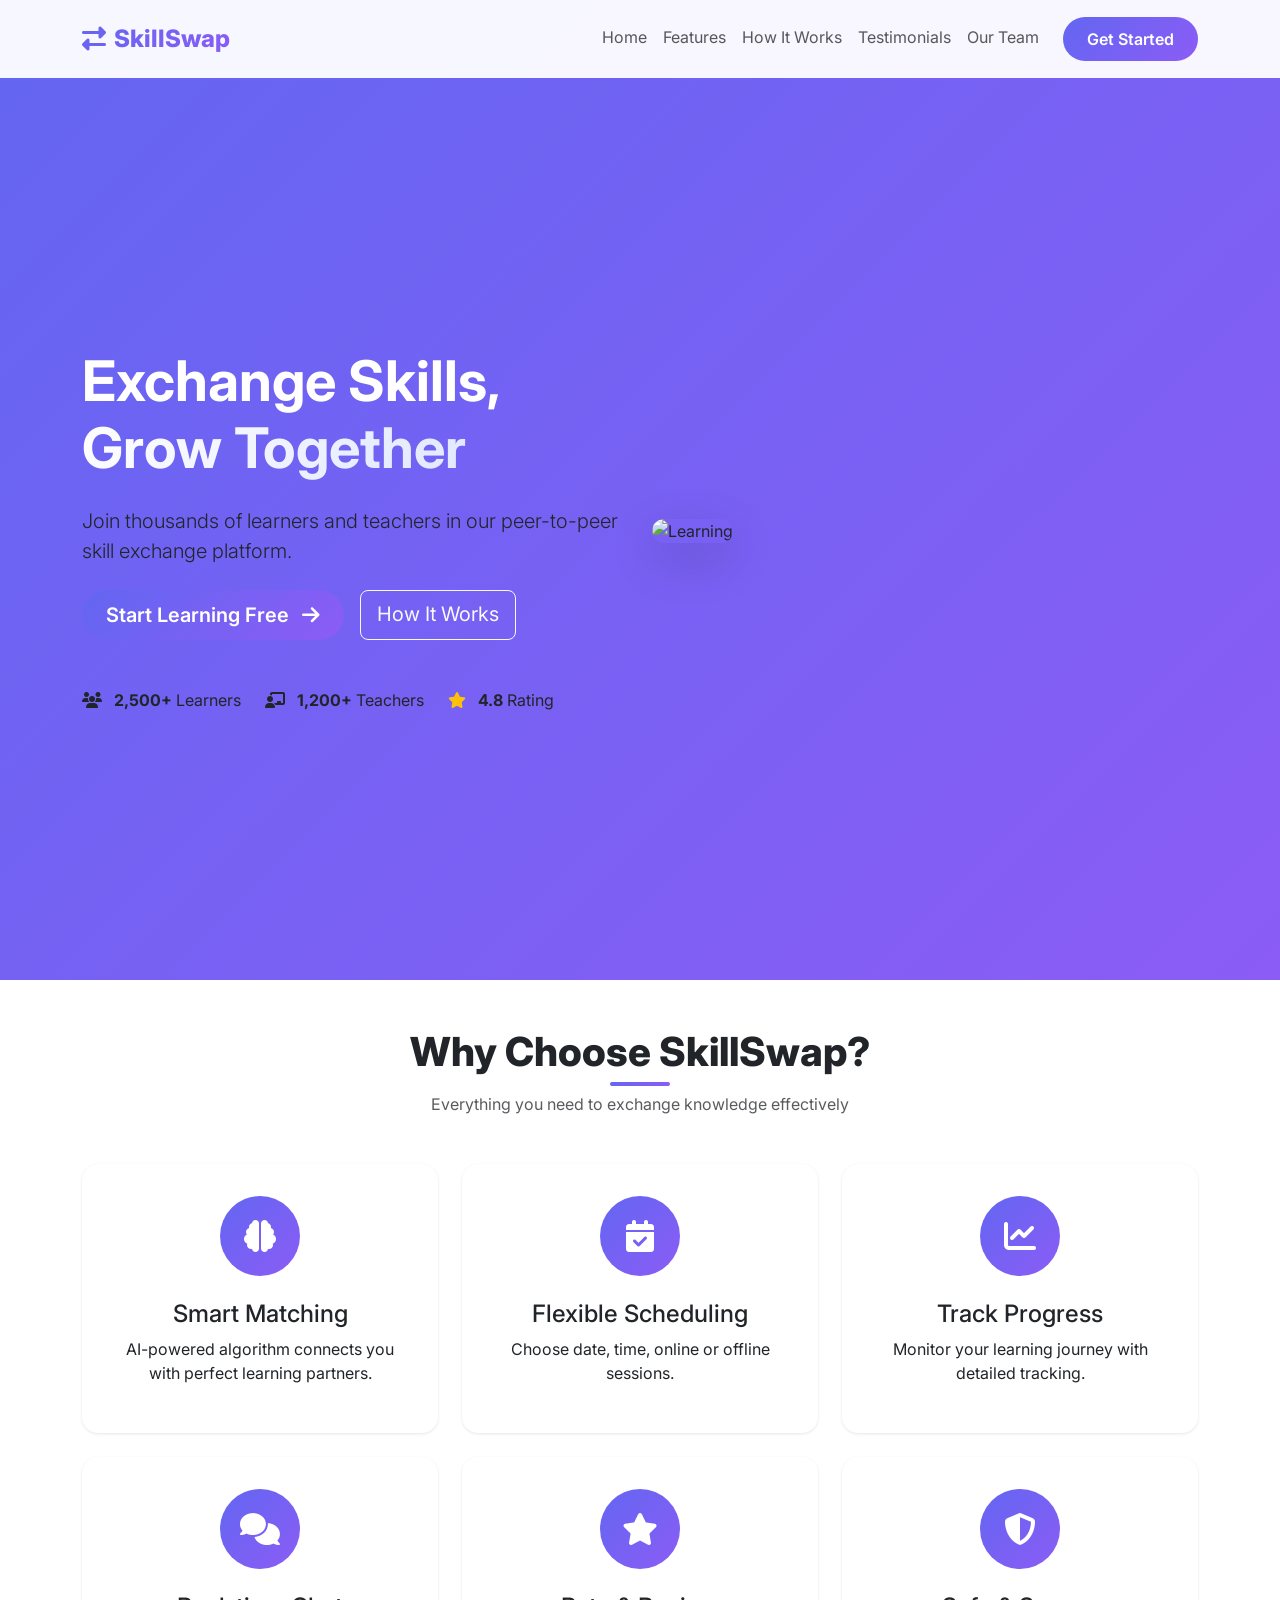
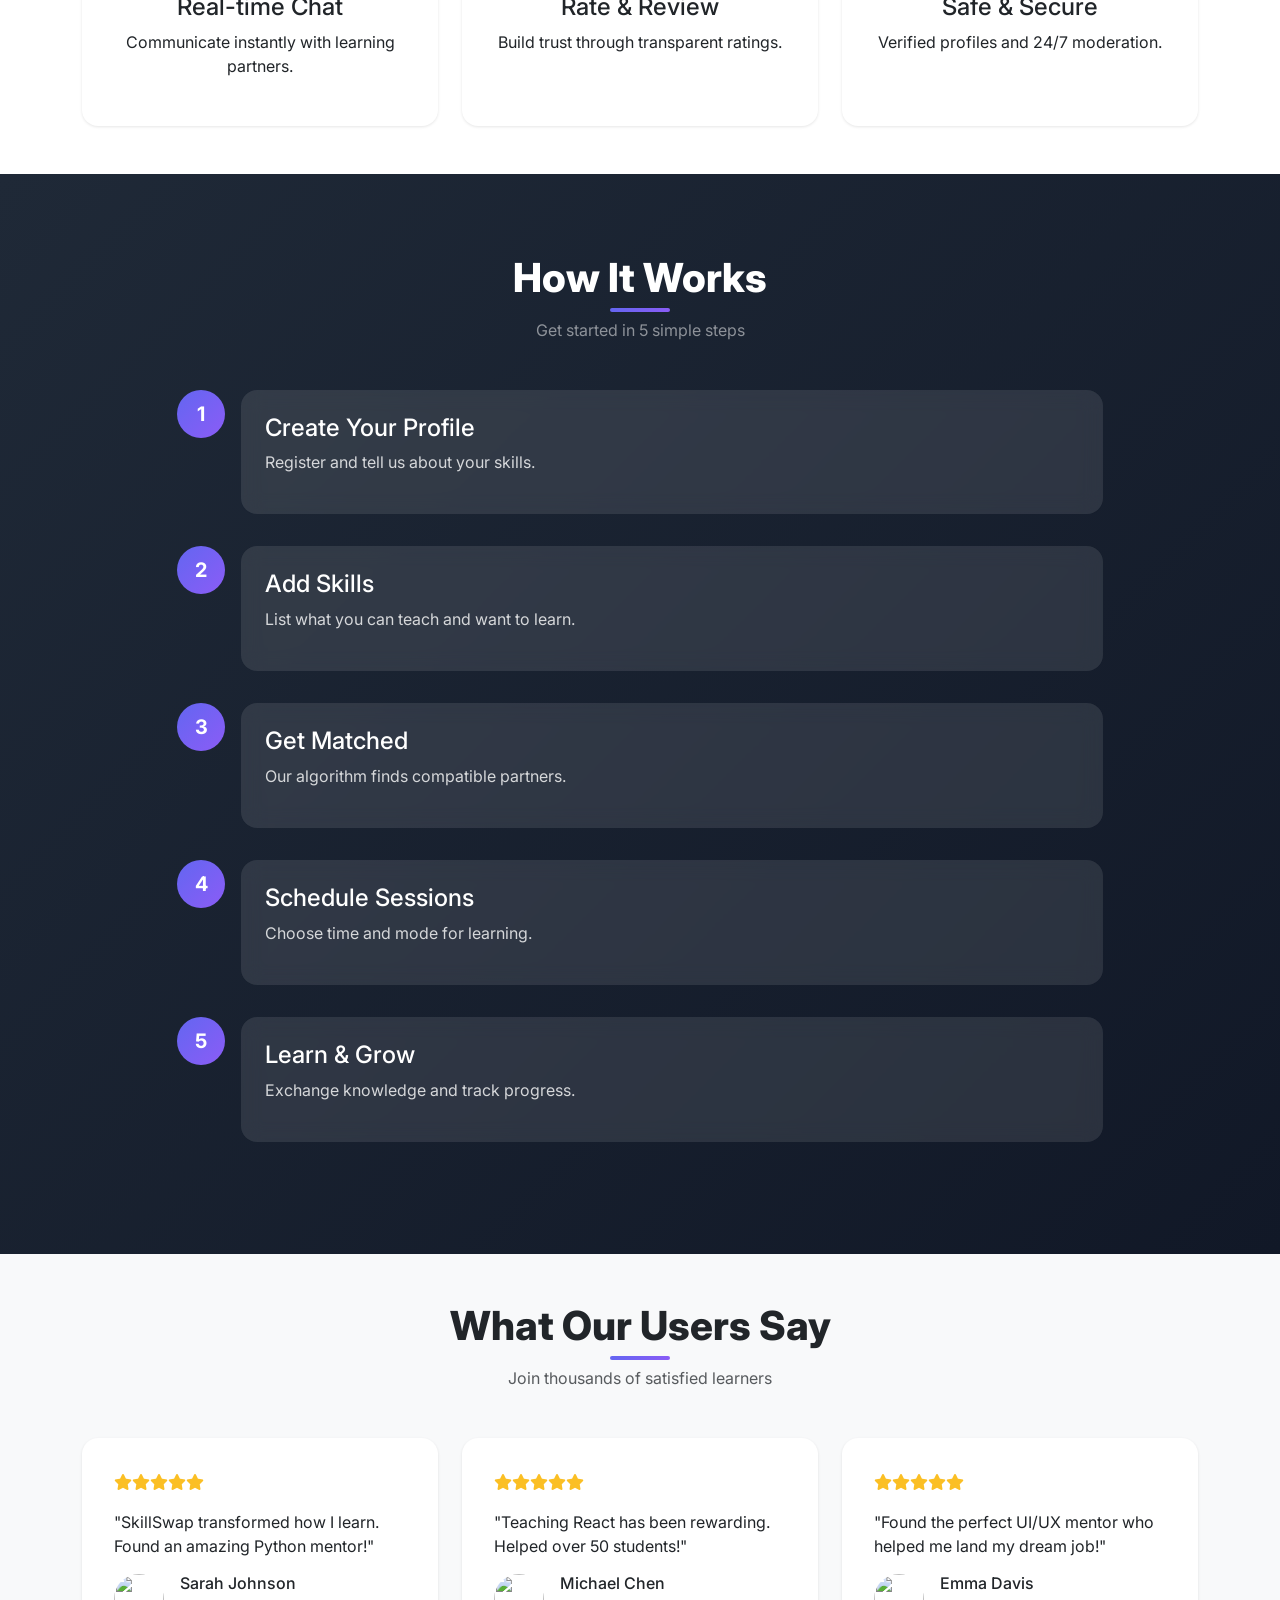
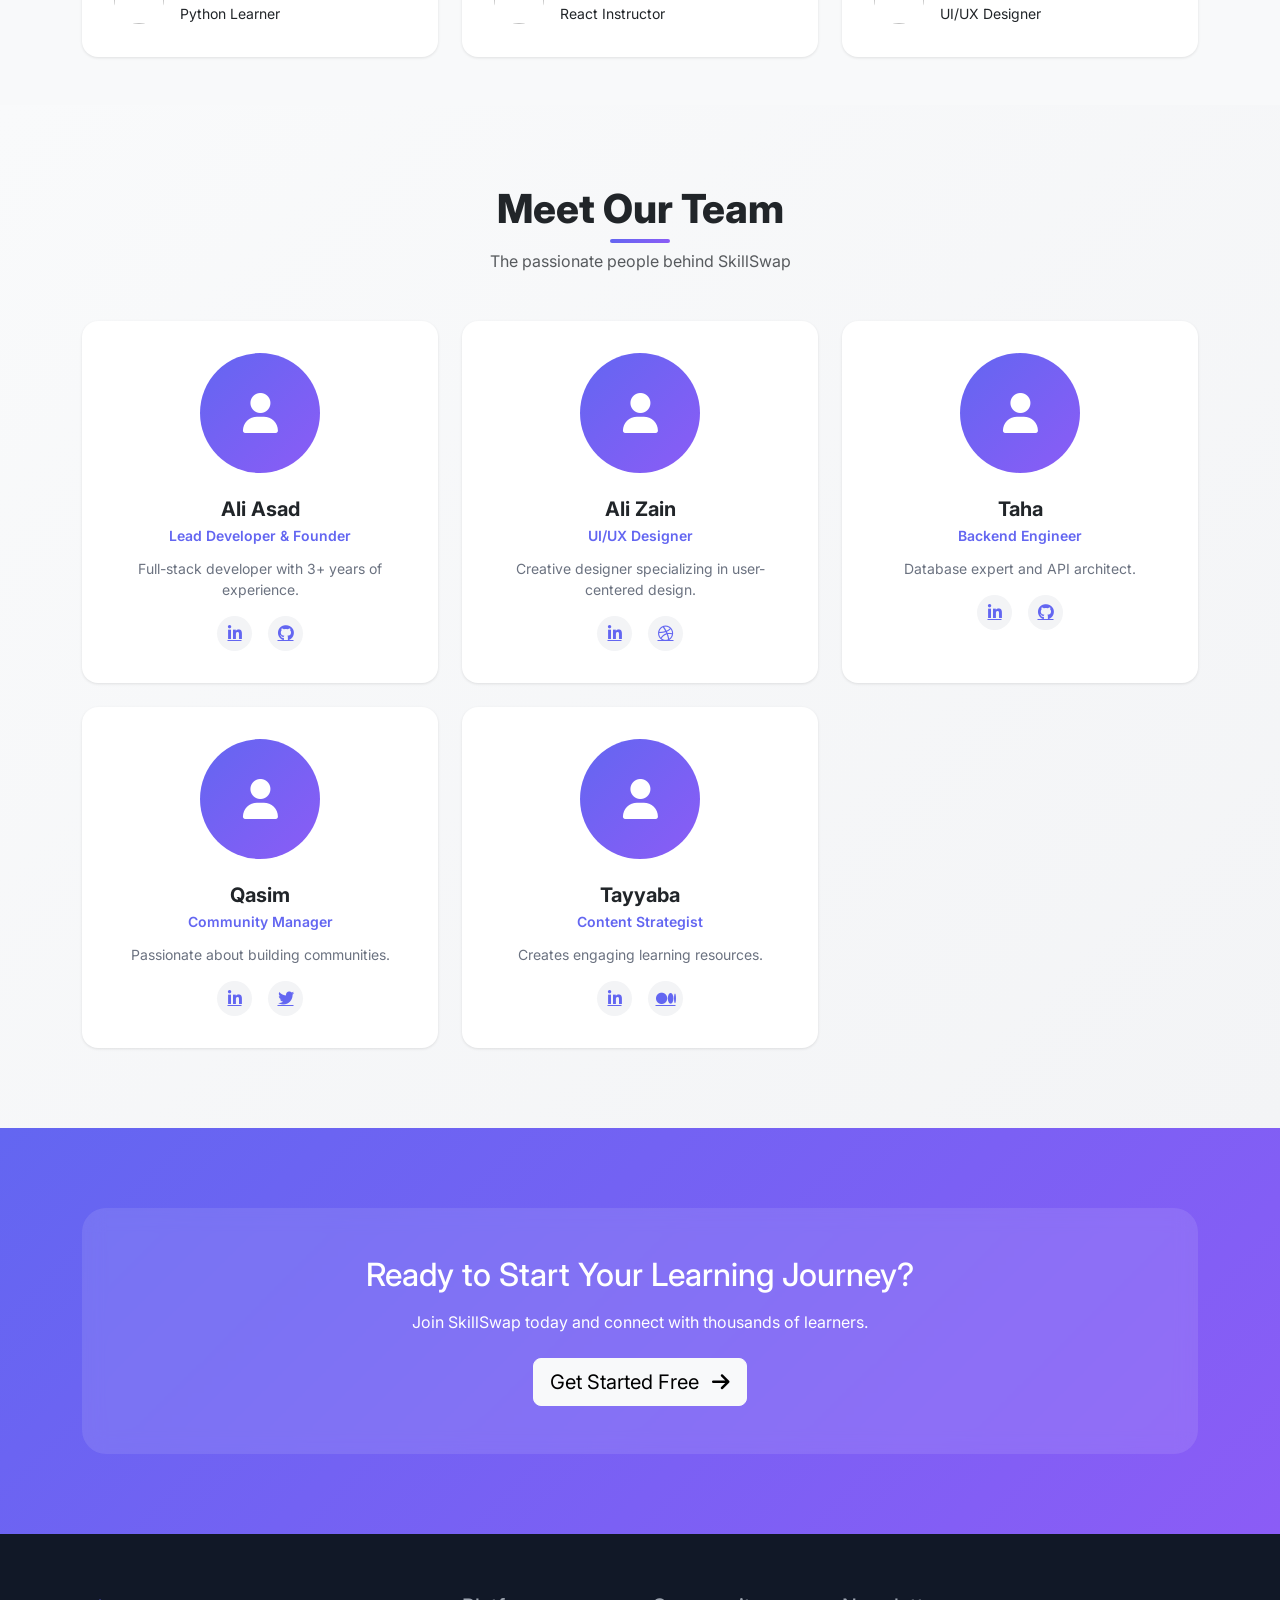
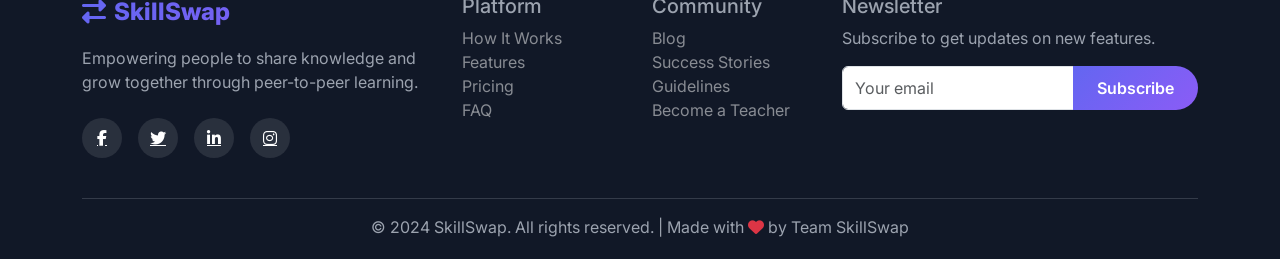
==== index.html @ 6abcb845 "Add files via upload" ====
<!doctype html>
<html lang="en">
  <head>
    <meta charset="UTF-8" />
    <meta name="viewport" content="width=device-width, initial-scale=1.0" />
    <title>SkillSwap - Exchange Skills, Grow Together</title>
    <link
      href="https://cdn.jsdelivr.net/npm/bootstrap@5.3.0/dist/css/bootstrap.min.css"
      rel="stylesheet"
    />
    <link
      rel="stylesheet"
      href="https://cdnjs.cloudflare.com/ajax/libs/font-awesome/6.4.0/css/all.min.css"
    />
    <link
      href="https://fonts.googleapis.com/css2?family=Inter:wght@300;400;500;600;700;800&display=swap"
      rel="stylesheet"
    />
    <style>
      * {
        margin: 0;
        padding: 0;
        box-sizing: border-box;
      }
      body {
        font-family: "Inter", sans-serif;
        overflow-x: hidden;
      }

      :root {
        --primary: #6366f1;
        --gradient: linear-gradient(135deg, #6366f1 0%, #8b5cf6 100%);
        --gradient-dark: linear-gradient(135deg, #1f2937 0%, #111827 100%);
      }

      .navbar {
        padding: 1rem 0;
        background: rgba(255, 255, 255, 0.95);
        backdrop-filter: blur(10px);
        position: fixed;
        width: 100%;
        top: 0;
        z-index: 1000;
        transition: all 0.3s;
      }

      .navbar-brand {
        font-size: 1.5rem;
        font-weight: 800;
        background: var(--gradient);
        -webkit-background-clip: text;
        background-clip: text;
        color: transparent;
      }

      .btn-primary-gradient {
        background: var(--gradient);
        color: white;
        border: none;
        padding: 0.625rem 1.5rem;
        border-radius: 50px;
        font-weight: 600;
        transition: all 0.3s;
      }

      .btn-primary-gradient:hover {
        transform: translateY(-2px);
        box-shadow: 0 10px 20px rgba(99, 102, 241, 0.3);
        color: white;
      }

      .hero-section {
        background: var(--gradient);
        min-height: 100vh;
        display: flex;
        align-items: center;
        padding-top: 80px;
        position: relative;
      }

      .hero-section h1 {
        color: white;
        font-weight: 800;
      }
      .gradient-text {
        background: linear-gradient(135deg, #fff, #e0e7ff);
        -webkit-background-clip: text;
        background-clip: text;
        color: transparent;
      }

      .feature-card {
        background: white;
        padding: 2rem;
        border-radius: 1rem;
        text-align: center;
        transition: all 0.3s;
        box-shadow: 0 1px 3px rgba(0, 0, 0, 0.1);
        height: 100%;
      }

      .feature-card:hover {
        transform: translateY(-5px);
        box-shadow: 0 20px 25px -5px rgba(0, 0, 0, 0.1);
      }

      .feature-icon {
        width: 80px;
        height: 80px;
        background: var(--gradient);
        border-radius: 50%;
        display: flex;
        align-items: center;
        justify-content: center;
        margin: 0 auto 1.5rem;
        color: white;
        font-size: 2rem;
      }

      .how-it-works-section {
        background: var(--gradient-dark);
        padding: 80px 0;
      }
      .how-it-works-section .section-title {
        color: white;
      }

      .workflow-item {
        display: flex;
        align-items: flex-start;
        margin-bottom: 2rem;
        padding-left: 4rem;
        position: relative;
      }

      .step-number {
        position: absolute;
        left: 0;
        width: 3rem;
        height: 3rem;
        background: var(--gradient);
        border-radius: 50%;
        display: flex;
        align-items: center;
        justify-content: center;
        color: white;
        font-weight: bold;
        font-size: 1.25rem;
      }

      .step-content {
        background: rgba(255, 255, 255, 0.1);
        padding: 1.5rem;
        border-radius: 1rem;
        backdrop-filter: blur(10px);
        width: 100%;
      }

      .step-content h4 {
        color: white;
      }
      .step-content p {
        color: rgba(255, 255, 255, 0.8);
      }

      .testimonial-card {
        background: white;
        padding: 2rem;
        border-radius: 1rem;
        box-shadow: 0 1px 3px rgba(0, 0, 0, 0.1);
        height: 100%;
      }

      .testimonial-rating {
        color: #fbbf24;
        margin-bottom: 1rem;
      }
      .testimonial-author {
        display: flex;
        align-items: center;
        gap: 1rem;
        margin-top: 1rem;
      }
      .testimonial-author img {
        width: 50px;
        height: 50px;
        border-radius: 50%;
        object-fit: cover;
      }

      .team-section {
        background: linear-gradient(135deg, #f9fafb 0%, #f3f4f6 100%);
        padding: 80px 0;
      }
      .team-card {
        background: white;
        border-radius: 1rem;
        padding: 2rem;
        text-align: center;
        transition: all 0.3s;
        box-shadow: 0 1px 3px rgba(0, 0, 0, 0.1);
        height: 100%;
      }
      .team-card:hover {
        transform: translateY(-8px);
        box-shadow: 0 25px 30px -12px rgba(0, 0, 0, 0.2);
      }
      .team-avatar {
        width: 120px;
        height: 120px;
        background: var(--gradient);
        border-radius: 50%;
        display: flex;
        align-items: center;
        justify-content: center;
        margin: 0 auto 1.5rem;
        font-size: 2.5rem;
        font-weight: bold;
        color: white;
      }
      .team-name {
        font-size: 1.25rem;
        font-weight: 700;
        margin-bottom: 0.25rem;
      }
      .team-role {
        color: var(--primary);
        font-size: 0.875rem;
        font-weight: 600;
        margin-bottom: 0.75rem;
      }
      .team-bio {
        color: #6b7280;
        font-size: 0.875rem;
      }
      .team-social {
        display: flex;
        justify-content: center;
        gap: 1rem;
        margin-top: 1rem;
      }
      .team-social a {
        width: 35px;
        height: 35px;
        background: #f3f4f6;
        border-radius: 50%;
        display: flex;
        align-items: center;
        justify-content: center;
        color: var(--primary);
        transition: all 0.3s;
      }
      .team-social a:hover {
        background: var(--gradient);
        color: white;
      }

      .cta-section {
        background: var(--gradient);
        padding: 80px 0;
      }
      .cta-wrapper {
        text-align: center;
        color: white;
        padding: 3rem;
        border-radius: 1.5rem;
        background: rgba(255, 255, 255, 0.1);
        backdrop-filter: blur(10px);
      }

      .footer {
        background: #111827;
        color: #9ca3af;
        padding: 60px 0 20px;
      }
      .footer-brand {
        font-size: 1.5rem;
        font-weight: 800;
        background: var(--gradient);
        -webkit-background-clip: text;
        background-clip: text;
        color: transparent;
      }
      .social-links {
        display: flex;
        gap: 1rem;
        margin-top: 1.5rem;
      }
      .social-links a {
        width: 40px;
        height: 40px;
        background: rgba(255, 255, 255, 0.1);
        border-radius: 50%;
        display: flex;
        align-items: center;
        justify-content: center;
        color: white;
        transition: all 0.3s;
      }
      .social-links a:hover {
        background: var(--primary);
        transform: translateY(-3px);
      }

      .section-title {
        font-size: 2.5rem;
        font-weight: 800;
        margin-bottom: 1rem;
        position: relative;
        display: inline-block;
      }
      .section-title::after {
        content: "";
        position: absolute;
        bottom: -10px;
        left: 50%;
        transform: translateX(-50%);
        width: 60px;
        height: 4px;
        background: var(--gradient);
        border-radius: 50px;
      }

      .toast-notification {
        position: fixed;
        top: 100px;
        right: 20px;
        background: white;
        padding: 1rem 1.5rem;
        border-radius: 8px;
        box-shadow: 0 4px 6px rgba(0, 0, 0, 0.1);
        z-index: 9999;
        border-left: 4px solid;
        animation: slideIn 0.3s ease;
      }
      .toast-success {
        border-left-color: #10b981;
      }
      .toast-error {
        border-left-color: #ef4444;
      }
      @keyframes slideIn {
        from {
          transform: translateX(100%);
          opacity: 0;
        }
        to {
          transform: translateX(0);
          opacity: 1;
        }
      }

      @media (max-width: 768px) {
        .section-title {
          font-size: 2rem;
        }
        .workflow-item {
          padding-left: 0;
          flex-direction: column;
        }
        .step-number {
          position: relative;
          margin-bottom: 1rem;
        }
      }
    </style>
  </head>
  <body>
    <nav class="navbar navbar-expand-lg">
      <div class="container">
        <a class="navbar-brand" href="index.html"
          ><i class="fas fa-exchange-alt me-2"></i>SkillSwap</a
        >
        <button
          class="navbar-toggler"
          type="button"
          data-bs-toggle="collapse"
          data-bs-target="#navbarNav"
        >
          <span class="navbar-toggler-icon"></span>
        </button>
        <div class="collapse navbar-collapse" id="navbarNav">
          <ul class="navbar-nav ms-auto">
            <li class="nav-item"><a class="nav-link" href="#home">Home</a></li>
            <li class="nav-item">
              <a class="nav-link" href="#features">Features</a>
            </li>
            <li class="nav-item">
              <a class="nav-link" href="#how-it-works">How It Works</a>
            </li>
            <li class="nav-item">
              <a class="nav-link" href="#testimonials">Testimonials</a>
            </li>
            <li class="nav-item">
              <a class="nav-link" href="#team">Our Team</a>
            </li>
            <li class="nav-item">
              <a
                class="btn btn-primary-gradient ms-3"
                href="#"
                data-bs-toggle="modal"
                data-bs-target="#loginModal"
                >Get Started</a
              >
            </li>
          </ul>
        </div>
      </div>
    </nav>

    <section id="home" class="hero-section">
      <div class="container">
        <div class="row align-items-center min-vh-100">
          <div class="col-lg-6">
            <h1 class="display-4 fw-bold mb-4">
              Exchange Skills,<br /><span class="gradient-text"
                >Grow Together</span
              >
            </h1>
            <p class="lead mb-4">
              Join thousands of learners and teachers in our peer-to-peer skill
              exchange platform.
            </p>
            <div class="d-flex gap-3 flex-wrap">
              <a
                href="#"
                class="btn btn-primary-gradient btn-lg"
                data-bs-toggle="modal"
                data-bs-target="#registerModal"
                >Start Learning Free <i class="fas fa-arrow-right ms-2"></i
              ></a>
              <a href="#how-it-works" class="btn btn-outline-light btn-lg"
                >How It Works</a
              >
            </div>
            <div class="mt-5 d-flex gap-4 flex-wrap">
              <div>
                <i class="fas fa-users me-2"></i>
                <strong>2,500+</strong> Learners
              </div>
              <div>
                <i class="fas fa-chalkboard-user me-2"></i>
                <strong>1,200+</strong> Teachers
              </div>
              <div>
                <i class="fas fa-star text-warning me-2"></i>
                <strong>4.8</strong> Rating
              </div>
            </div>
          </div>
          <div class="col-lg-6">
            <img
              src="https://images.unsplash.com/photo-1522202176988-66273c2fd55f?w=600"
              alt="Learning"
              class="img-fluid rounded-4 shadow-lg"
            />
          </div>
        </div>
      </div>
    </section>

    <section id="features" class="py-5">
      <div class="container">
        <div class="text-center mb-5">
          <h2 class="section-title">Why Choose SkillSwap?</h2>
          <p class="text-muted">
            Everything you need to exchange knowledge effectively
          </p>
        </div>
        <div class="row g-4">
          <div class="col-md-4">
            <div class="feature-card">
              <div class="feature-icon"><i class="fas fa-brain"></i></div>
              <h4>Smart Matching</h4>
              <p>
                AI-powered algorithm connects you with perfect learning
                partners.
              </p>
            </div>
          </div>
          <div class="col-md-4">
            <div class="feature-card">
              <div class="feature-icon">
                <i class="fas fa-calendar-check"></i>
              </div>
              <h4>Flexible Scheduling</h4>
              <p>Choose date, time, online or offline sessions.</p>
            </div>
          </div>
          <div class="col-md-4">
            <div class="feature-card">
              <div class="feature-icon"><i class="fas fa-chart-line"></i></div>
              <h4>Track Progress</h4>
              <p>Monitor your learning journey with detailed tracking.</p>
            </div>
          </div>
          <div class="col-md-4">
            <div class="feature-card">
              <div class="feature-icon"><i class="fas fa-comments"></i></div>
              <h4>Real-time Chat</h4>
              <p>Communicate instantly with learning partners.</p>
            </div>
          </div>
          <div class="col-md-4">
            <div class="feature-card">
              <div class="feature-icon"><i class="fas fa-star"></i></div>
              <h4>Rate & Review</h4>
              <p>Build trust through transparent ratings.</p>
            </div>
          </div>
          <div class="col-md-4">
            <div class="feature-card">
              <div class="feature-icon"><i class="fas fa-shield-alt"></i></div>
              <h4>Safe & Secure</h4>
              <p>Verified profiles and 24/7 moderation.</p>
            </div>
          </div>
        </div>
      </div>
    </section>

    <section id="how-it-works" class="how-it-works-section">
      <div class="container">
        <div class="text-center mb-5">
          <h2 class="section-title">How It Works</h2>
          <p class="text-white-50">Get started in 5 simple steps</p>
        </div>
        <div class="row">
          <div class="col-lg-10 mx-auto">
            <div class="workflow-item">
              <div class="step-number">1</div>
              <div class="step-content">
                <h4>Create Your Profile</h4>
                <p>Register and tell us about your skills.</p>
              </div>
            </div>
            <div class="workflow-item">
              <div class="step-number">2</div>
              <div class="step-content">
                <h4>Add Skills</h4>
                <p>List what you can teach and want to learn.</p>
              </div>
            </div>
            <div class="workflow-item">
              <div class="step-number">3</div>
              <div class="step-content">
                <h4>Get Matched</h4>
                <p>Our algorithm finds compatible partners.</p>
              </div>
            </div>
            <div class="workflow-item">
              <div class="step-number">4</div>
              <div class="step-content">
                <h4>Schedule Sessions</h4>
                <p>Choose time and mode for learning.</p>
              </div>
            </div>
            <div class="workflow-item">
              <div class="step-number">5</div>
              <div class="step-content">
                <h4>Learn & Grow</h4>
                <p>Exchange knowledge and track progress.</p>
              </div>
            </div>
          </div>
        </div>
      </div>
    </section>

    <section id="testimonials" class="py-5 bg-light">
      <div class="container">
        <div class="text-center mb-5">
          <h2 class="section-title">What Our Users Say</h2>
          <p class="text-muted">Join thousands of satisfied learners</p>
        </div>
        <div class="row g-4">
          <div class="col-md-4">
            <div class="testimonial-card">
              <div class="testimonial-rating">
                <i class="fas fa-star"></i><i class="fas fa-star"></i
                ><i class="fas fa-star"></i><i class="fas fa-star"></i
                ><i class="fas fa-star"></i>
              </div>
              <p>
                "SkillSwap transformed how I learn. Found an amazing Python
                mentor!"
              </p>
              <div class="testimonial-author">
                <img src="https://randomuser.me/api/portraits/women/1.jpg" />
                <div>
                  <h6>Sarah Johnson</h6>
                  <small>Python Learner</small>
                </div>
              </div>
            </div>
          </div>
          <div class="col-md-4">
            <div class="testimonial-card">
              <div class="testimonial-rating">
                <i class="fas fa-star"></i><i class="fas fa-star"></i
                ><i class="fas fa-star"></i><i class="fas fa-star"></i
                ><i class="fas fa-star"></i>
              </div>
              <p>
                "Teaching React has been rewarding. Helped over 50 students!"
              </p>
              <div class="testimonial-author">
                <img src="https://randomuser.me/api/portraits/men/2.jpg" />
                <div>
                  <h6>Michael Chen</h6>
                  <small>React Instructor</small>
                </div>
              </div>
            </div>
          </div>
          <div class="col-md-4">
            <div class="testimonial-card">
              <div class="testimonial-rating">
                <i class="fas fa-star"></i><i class="fas fa-star"></i
                ><i class="fas fa-star"></i><i class="fas fa-star"></i
                ><i class="fas fa-star"></i>
              </div>
              <p>
                "Found the perfect UI/UX mentor who helped me land my dream
                job!"
              </p>
              <div class="testimonial-author">
                <img src="https://randomuser.me/api/portraits/women/2.jpg" />
                <div>
                  <h6>Emma Davis</h6>
                  <small>UI/UX Designer</small>
                </div>
              </div>
            </div>
          </div>
        </div>
      </div>
    </section>

    <section id="team" class="team-section">
      <div class="container">
        <div class="text-center mb-5">
          <h2 class="section-title">Meet Our Team</h2>
          <p class="text-muted">The passionate people behind SkillSwap</p>
        </div>
        <div class="row g-4">
          <div class="col-md-6 col-lg-4">
            <div class="team-card">
              <div class="team-avatar"><i class="fas fa-user"></i></div>
              <h3 class="team-name">Ali Asad</h3>
              <div class="team-role">Lead Developer & Founder</div>
              <p class="team-bio">
                Full-stack developer with 3+ years of experience.
              </p>
              <div class="team-social">
                <a href="#"><i class="fab fa-linkedin-in"></i></a
                ><a href="#"><i class="fab fa-github"></i></a>
              </div>
            </div>
          </div>
          <div class="col-md-6 col-lg-4">
            <div class="team-card">
              <div class="team-avatar"><i class="fas fa-user"></i></div>
              <h3 class="team-name">Ali Zain</h3>
              <div class="team-role">UI/UX Designer</div>
              <p class="team-bio">
                Creative designer specializing in user-centered design.
              </p>
              <div class="team-social">
                <a href="#"><i class="fab fa-linkedin-in"></i></a
                ><a href="#"><i class="fab fa-dribbble"></i></a>
              </div>
            </div>
          </div>
          <div class="col-md-6 col-lg-4">
            <div class="team-card">
              <div class="team-avatar"><i class="fas fa-user"></i></div>
              <h3 class="team-name">Taha</h3>
              <div class="team-role">Backend Engineer</div>
              <p class="team-bio">Database expert and API architect.</p>
              <div class="team-social">
                <a href="#"><i class="fab fa-linkedin-in"></i></a
                ><a href="#"><i class="fab fa-github"></i></a>
              </div>
            </div>
          </div>
          <div class="col-md-6 col-lg-4">
            <div class="team-card">
              <div class="team-avatar"><i class="fas fa-user"></i></div>
              <h3 class="team-name">Qasim</h3>
              <div class="team-role">Community Manager</div>
              <p class="team-bio">Passionate about building communities.</p>
              <div class="team-social">
                <a href="#"><i class="fab fa-linkedin-in"></i></a
                ><a href="#"><i class="fab fa-twitter"></i></a>
              </div>
            </div>
          </div>
          <div class="col-md-6 col-lg-4">
            <div class="team-card">
              <div class="team-avatar"><i class="fas fa-user"></i></div>
              <h3 class="team-name">Tayyaba</h3>
              <div class="team-role">Content Strategist</div>
              <p class="team-bio">Creates engaging learning resources.</p>
              <div class="team-social">
                <a href="#"><i class="fab fa-linkedin-in"></i></a
                ><a href="#"><i class="fab fa-medium"></i></a>
              </div>
            </div>
          </div>
        </div>
      </div>
    </section>

    <section class="cta-section">
      <div class="container">
        <div class="cta-wrapper">
          <h2 class="mb-3">Ready to Start Your Learning Journey?</h2>
          <p class="mb-4">
            Join SkillSwap today and connect with thousands of learners.
          </p>
          <a
            href="#"
            class="btn btn-light btn-lg"
            data-bs-toggle="modal"
            data-bs-target="#registerModal"
            >Get Started Free <i class="fas fa-arrow-right ms-2"></i
          ></a>
        </div>
      </div>
    </section>

    <footer class="footer">
      <div class="container">
        <div class="row">
          <div class="col-md-4 mb-4">
            <div class="footer-brand">
              <i class="fas fa-exchange-alt me-2"></i>SkillSwap
            </div>
            <p class="mt-3">
              Empowering people to share knowledge and grow together through
              peer-to-peer learning.
            </p>
            <div class="social-links">
              <a href="#"><i class="fab fa-facebook-f"></i></a
              ><a href="#"><i class="fab fa-twitter"></i></a
              ><a href="#"><i class="fab fa-linkedin-in"></i></a
              ><a href="#"><i class="fab fa-instagram"></i></a>
            </div>
          </div>
          <div class="col-md-2 mb-4">
            <h5>Platform</h5>
            <ul class="list-unstyled">
              <li>
                <a
                  href="#how-it-works"
                  class="text-decoration-none text-white-50"
                  >How It Works</a
                >
              </li>
              <li>
                <a href="#features" class="text-decoration-none text-white-50"
                  >Features</a
                >
              </li>
              <li>
                <a href="#" class="text-decoration-none text-white-50"
                  >Pricing</a
                >
              </li>
              <li>
                <a href="#" class="text-decoration-none text-white-50">FAQ</a>
              </li>
            </ul>
          </div>
          <div class="col-md-2 mb-4">
            <h5>Community</h5>
            <ul class="list-unstyled">
              <li>
                <a href="#" class="text-decoration-none text-white-50">Blog</a>
              </li>
              <li>
                <a href="#" class="text-decoration-none text-white-50"
                  >Success Stories</a
                >
              </li>
              <li>
                <a href="#" class="text-decoration-none text-white-50"
                  >Guidelines</a
                >
              </li>
              <li>
                <a href="#" class="text-decoration-none text-white-50"
                  >Become a Teacher</a
                >
              </li>
            </ul>
          </div>
          <div class="col-md-4 mb-4">
            <h5>Newsletter</h5>
            <p>Subscribe to get updates on new features.</p>
            <div class="input-group">
              <input
                type="email"
                class="form-control"
                placeholder="Your email"
              /><button class="btn btn-primary-gradient">Subscribe</button>
            </div>
          </div>
        </div>
        <hr class="bg-secondary" />
        <div class="text-center">
          <p class="mb-0">
            &copy; 2024 SkillSwap. All rights reserved. | Made with
            <i class="fas fa-heart text-danger"></i> by Team SkillSwap
          </p>
        </div>
      </div>
    </footer>

    <!-- Login Modal -->
    <div class="modal fade" id="loginModal" tabindex="-1">
      <div class="modal-dialog modal-dialog-centered">
        <div class="modal-content">
          <div class="modal-header border-0">
            <h5 class="modal-title">Welcome Back</h5>
            <button
              type="button"
              class="btn-close"
              data-bs-dismiss="modal"
            ></button>
          </div>
          <div class="modal-body">
            <form id="loginForm">
              <div class="mb-3">
                <label class="form-label">Email</label
                ><input
                  type="email"
                  class="form-control"
                  id="loginEmail"
                  required
                />
              </div>
              <div class="mb-3">
                <label class="form-label">Password</label
                ><input
                  type="password"
                  class="form-control"
                  id="loginPassword"
                  required
                />
              </div>
              <button type="submit" class="btn btn-primary-gradient w-100">
                Login
              </button>
            </form>
            <div class="text-center mt-3">
              <p class="mb-0">
                Don't have an account?
                <a
                  href="#"
                  data-bs-toggle="modal"
                  data-bs-target="#registerModal"
                  >Sign up</a
                >
              </p>
            </div>
          </div>
        </div>
      </div>
    </div>

    <!-- Register Modal -->
    <div class="modal fade" id="registerModal" tabindex="-1">
      <div class="modal-dialog modal-dialog-centered modal-lg">
        <div class="modal-content">
          <div class="modal-header border-0">
            <h5 class="modal-title">Create Account</h5>
            <button
              type="button"
              class="btn-close"
              data-bs-dismiss="modal"
            ></button>
          </div>
          <div class="modal-body">
            <form id="registerForm">
              <div class="row">
                <div class="col-md-6 mb-3">
                  <label class="form-label">First Name</label
                  ><input
                    type="text"
                    class="form-control"
                    id="firstName"
                    required
                  />
                </div>
                <div class="col-md-6 mb-3">
                  <label class="form-label">Last Name</label
                  ><input
                    type="text"
                    class="form-control"
                    id="lastName"
                    required
                  />
                </div>
              </div>
              <div class="mb-3">
                <label class="form-label">Email</label
                ><input
                  type="email"
                  class="form-control"
                  id="registerEmail"
                  required
                />
              </div>
              <div class="mb-3">
                <label class="form-label">Password</label
                ><input
                  type="password"
                  class="form-control"
                  id="registerPassword"
                  required
                />
              </div>
              <div class="mb-3">
                <label class="form-label">Confirm Password</label
                ><input
                  type="password"
                  class="form-control"
                  id="confirmPassword"
                  required
                />
              </div>
              <hr />
              <h6 class="mb-3">Your Skills</h6>
              <div class="mb-3">
                <label class="form-label"
                  >Skills you can teach (comma separated)</label
                ><input
                  type="text"
                  class="form-control"
                  id="teachSkills"
                  placeholder="JavaScript, Python, Design"
                />
              </div>
              <div class="mb-3">
                <label class="form-label"
                  >Skills you want to learn (comma separated)</label
                ><input
                  type="text"
                  class="form-control"
                  id="learnSkills"
                  placeholder="React, Data Science, Marketing"
                />
              </div>
              <button type="submit" class="btn btn-primary-gradient w-100">
                Create Account
              </button>
            </form>
          </div>
        </div>
      </div>
    </div>

    <script src="https://cdn.jsdelivr.net/npm/bootstrap@5.3.0/dist/js/bootstrap.bundle.min.js"></script>
    <script>
      // ============================================
      // COMPLETE WORKING AUTHENTICATION WITH DUMMY DATA
      // ============================================

      // Initialize dummy data
      function initDummyData() {
        // Check if data already exists
        if (localStorage.getItem("users")) {
          console.log("Data already exists, skipping initialization");
          return;
        }

        console.log("Initializing dummy data...");

        // Create 10 users with plain text passwords
        const users = [
          {
            id: 1,
            firstName: "Admin",
            lastName: "User",
            email: "admin@skillswap.com",
            password: "admin123",
            bio: "Platform administrator",
            teachSkills: ["Leadership", "Project Management"],
            learnSkills: ["React", "Python"],
            rating: 5,
            isAdmin: true,
            isActive: true,
            createdAt: new Date().toISOString(),
          },
          {
            id: 2,
            firstName: "John",
            lastName: "Doe",
            email: "john@example.com",
            password: "password123",
            bio: "Full-stack developer",
            teachSkills: ["JavaScript", "React", "Node.js"],
            learnSkills: ["Python", "Data Science"],
            rating: 4.8,
            isAdmin: false,
            isActive: true,
            createdAt: new Date().toISOString(),
          },
          {
            id: 3,
            firstName: "Jane",
            lastName: "Smith",
            email: "jane@example.com",
            password: "password123",
            bio: "Data scientist",
            teachSkills: ["Python", "Data Science", "Machine Learning"],
            learnSkills: ["React", "JavaScript"],
            rating: 4.9,
            isAdmin: false,
            isActive: true,
            createdAt: new Date().toISOString(),
          },
          {
            id: 4,
            firstName: "Mike",
            lastName: "Johnson",
            email: "mike@example.com",
            password: "password123",
            bio: "UI/UX Designer",
            teachSkills: ["UI/UX Design", "Figma"],
            learnSkills: ["React", "JavaScript"],
            rating: 4.5,
            isAdmin: false,
            isActive: true,
            createdAt: new Date().toISOString(),
          },
          {
            id: 5,
            firstName: "Sarah",
            lastName: "Wilson",
            email: "sarah@example.com",
            password: "password123",
            bio: "Digital Marketer",
            teachSkills: ["Digital Marketing", "SEO"],
            learnSkills: ["Data Science", "Python"],
            rating: 4.2,
            isAdmin: false,
            isActive: true,
            createdAt: new Date().toISOString(),
          },
          {
            id: 6,
            firstName: "Ali",
            lastName: "Asad",
            email: "ali@example.com",
            password: "password123",
            bio: "Backend Developer",
            teachSkills: ["PHP", "Laravel"],
            learnSkills: ["React", "Node.js"],
            rating: 4.7,
            isAdmin: false,
            isActive: true,
            createdAt: new Date().toISOString(),
          },
          {
            id: 7,
            firstName: "Emma",
            lastName: "Davis",
            email: "emma@example.com",
            password: "password123",
            bio: "Photographer",
            teachSkills: ["Photography", "Video Editing"],
            learnSkills: ["Digital Marketing"],
            rating: 4.6,
            isAdmin: false,
            isActive: true,
            createdAt: new Date().toISOString(),
          },
          {
            id: 8,
            firstName: "Ahmad",
            lastName: "Khan",
            email: "ahmad@example.com",
            password: "password123",
            bio: "Project Manager",
            teachSkills: ["Project Management"],
            learnSkills: ["Public Speaking", "Leadership"],
            rating: 4.4,
            isAdmin: false,
            isActive: true,
            createdAt: new Date().toISOString(),
          },
          {
            id: 9,
            firstName: "Fatima",
            lastName: "Rizvi",
            email: "fatima@example.com",
            password: "password123",
            bio: "Business Analyst",
            teachSkills: ["Excel"],
            learnSkills: ["SQL", "Data Science"],
            rating: 4.9,
            isAdmin: false,
            isActive: true,
            createdAt: new Date().toISOString(),
          },
          {
            id: 10,
            firstName: "Bilal",
            lastName: "Hassan",
            email: "bilal@example.com",
            password: "password123",
            bio: "DevOps Engineer",
            teachSkills: ["AWS", "Docker"],
            learnSkills: ["Python", "Machine Learning"],
            rating: 4.8,
            isAdmin: false,
            isActive: true,
            createdAt: new Date().toISOString(),
          },
        ];
        localStorage.setItem("users", JSON.stringify(users));

        // Create sample sessions
        const sessions = [
          {
            id: 1,
            teacherId: 2,
            studentId: 3,
            topic: "JavaScript Fundamentals",
            date: "2024-03-25",
            time: "14:00",
            mode: "online",
            status: "completed",
          },
          {
            id: 2,
            teacherId: 3,
            studentId: 2,
            topic: "Python Data Analysis",
            date: "2024-03-26",
            time: "15:00",
            mode: "online",
            status: "completed",
          },
          {
            id: 3,
            teacherId: 2,
            studentId: 4,
            topic: "React Hooks Deep Dive",
            date: "2024-03-27",
            time: "10:00",
            mode: "online",
            status: "pending",
          },
        ];
        localStorage.setItem("sessions", JSON.stringify(sessions));

        // Create sample messages
        const messages = [
          {
            id: 1,
            senderId: 2,
            receiverId: 3,
            message: "Hi Jane! Want to learn Python.",
            timestamp: new Date().toISOString(),
            isRead: true,
          },
          {
            id: 2,
            senderId: 3,
            receiverId: 2,
            message: "Hi John! Sure, when are you free?",
            timestamp: new Date().toISOString(),
            isRead: false,
          },
        ];
        localStorage.setItem("messages", JSON.stringify(messages));

        // Create sample match requests
        const matchRequests = [
          {
            id: 1,
            fromUserId: 4,
            toUserId: 2,
            message: "Want to learn React!",
            status: "pending",
            createdAt: new Date().toISOString(),
          },
        ];
        localStorage.setItem("matchRequests", JSON.stringify(matchRequests));

        // Create sample reviews
        const reviews = [
          {
            id: 1,
            sessionId: 1,
            reviewerId: 3,
            revieweeId: 2,
            rating: 5,
            feedback: "Excellent!",
            createdAt: new Date().toISOString(),
          },
        ];
        localStorage.setItem("reviews", JSON.stringify(reviews));

        console.log("✅ Dummy data initialized!");
        console.log("📊 Users added:", users.length);
        console.log("🔑 Login with: admin@skillswap.com / admin123");
      }

      // Show toast notification
      function showToast(message, type) {
        const toast = document.createElement("div");
        toast.className = `toast-notification toast-${type}`;
        toast.innerHTML = `<i class="fas ${type === "success" ? "fa-check-circle" : "fa-exclamation-circle"} me-2"></i>${message}`;
        document.body.appendChild(toast);
        setTimeout(() => toast.remove(), 3000);
      }

      // Login handler
      document
        .getElementById("loginForm")
        ?.addEventListener("submit", function (e) {
          e.preventDefault();
          const email = document.getElementById("loginEmail").value;
          const password = document.getElementById("loginPassword").value;
          const users = JSON.parse(localStorage.getItem("users"));

          if (!users) {
            showToast("Please refresh the page and try again", "error");
            return;
          }

          const user = users.find(
            (u) => u.email === email && u.password === password,
          );

          if (user) {
            if (user.isActive === false) {
              showToast("Your account is deactivated", "error");
              return;
            }
            localStorage.setItem("currentUser", JSON.stringify(user));
            showToast("Login successful! Redirecting...", "success");
            setTimeout(() => {
              if (user.isAdmin === true) {
                window.location.href = "admin.html";
              } else {
                window.location.href = "dashboard.html";
              }
            }, 1000);
          } else {
            showToast("Invalid email or password", "error");
          }
        });

      // Register handler
      document
        .getElementById("registerForm")
        ?.addEventListener("submit", function (e) {
          e.preventDefault();
          const password = document.getElementById("registerPassword").value;
          const confirm = document.getElementById("confirmPassword").value;

          if (password !== confirm) {
            showToast("Passwords do not match", "error");
            return;
          }

          const users = JSON.parse(localStorage.getItem("users"));
          const email = document.getElementById("registerEmail").value;

          if (users.some((u) => u.email === email)) {
            showToast("Email already exists", "error");
            return;
          }

          const newUser = {
            id: users.length + 1,
            firstName: document.getElementById("firstName").value,
            lastName: document.getElementById("lastName").value,
            email: email,
            password: password,
            teachSkills: document
              .getElementById("teachSkills")
              .value.split(",")
              .map((s) => s.trim())
              .filter((s) => s),
            learnSkills: document
              .getElementById("learnSkills")
              .value.split(",")
              .map((s) => s.trim())
              .filter((s) => s),
            rating: 0,
            isAdmin: false,
            isActive: true,
            createdAt: new Date().toISOString(),
          };

          users.push(newUser);
          localStorage.setItem("users", JSON.stringify(users));
          showToast("Registration successful! Please login.", "success");

          const registerModal = bootstrap.Modal.getInstance(
            document.getElementById("registerModal"),
          );
          registerModal.hide();
          new bootstrap.Modal(document.getElementById("loginModal")).show();
          document.getElementById("registerForm").reset();
        });

      // Initialize dummy data on page load
      initDummyData();

      // Navbar scroll effect
      window.addEventListener("scroll", function () {
        const navbar = document.querySelector(".navbar");
        if (window.scrollY > 50) {
          navbar.style.padding = "0.5rem 0";
          navbar.style.boxShadow = "0 4px 6px -1px rgba(0,0,0,0.1)";
        } else {
          navbar.style.padding = "1rem 0";
          navbar.style.boxShadow = "none";
        }
      });

      console.log("Page loaded. Dummy data initialized.");
    </script>
  </body>
</html>
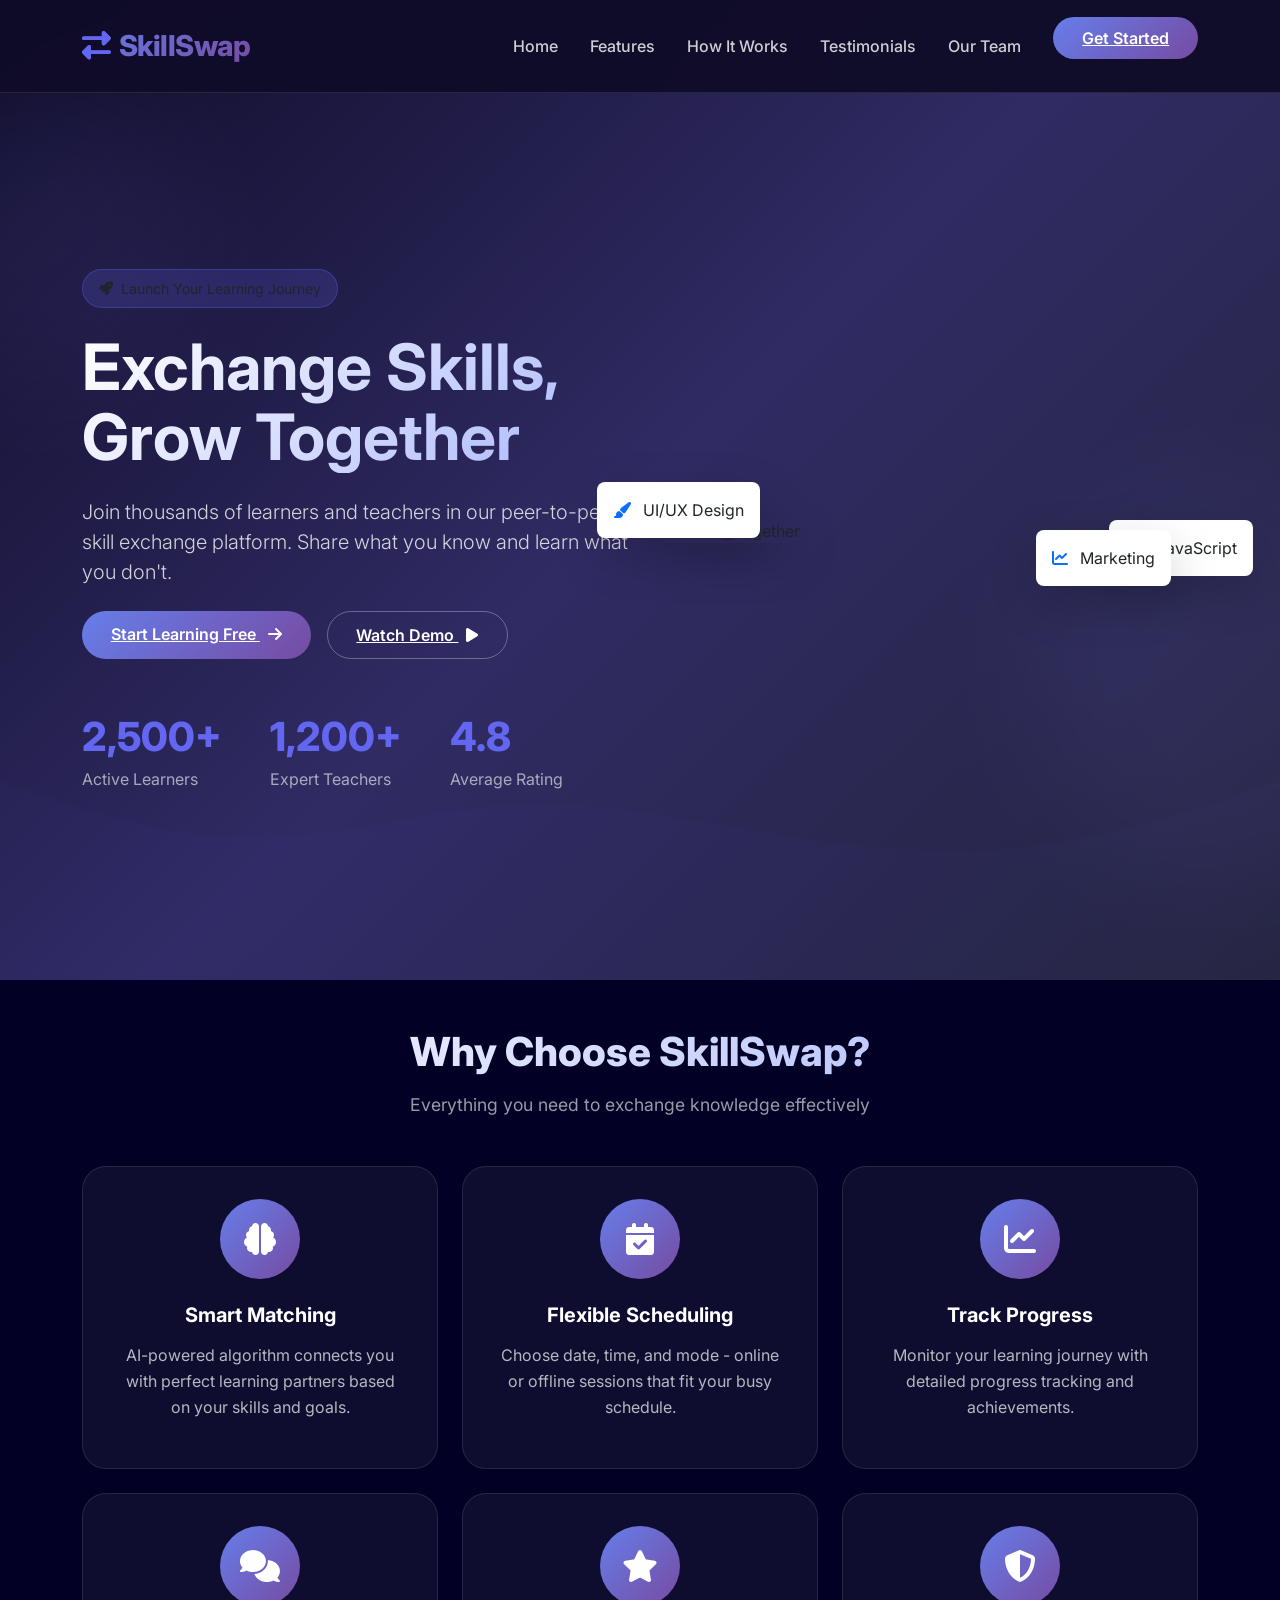
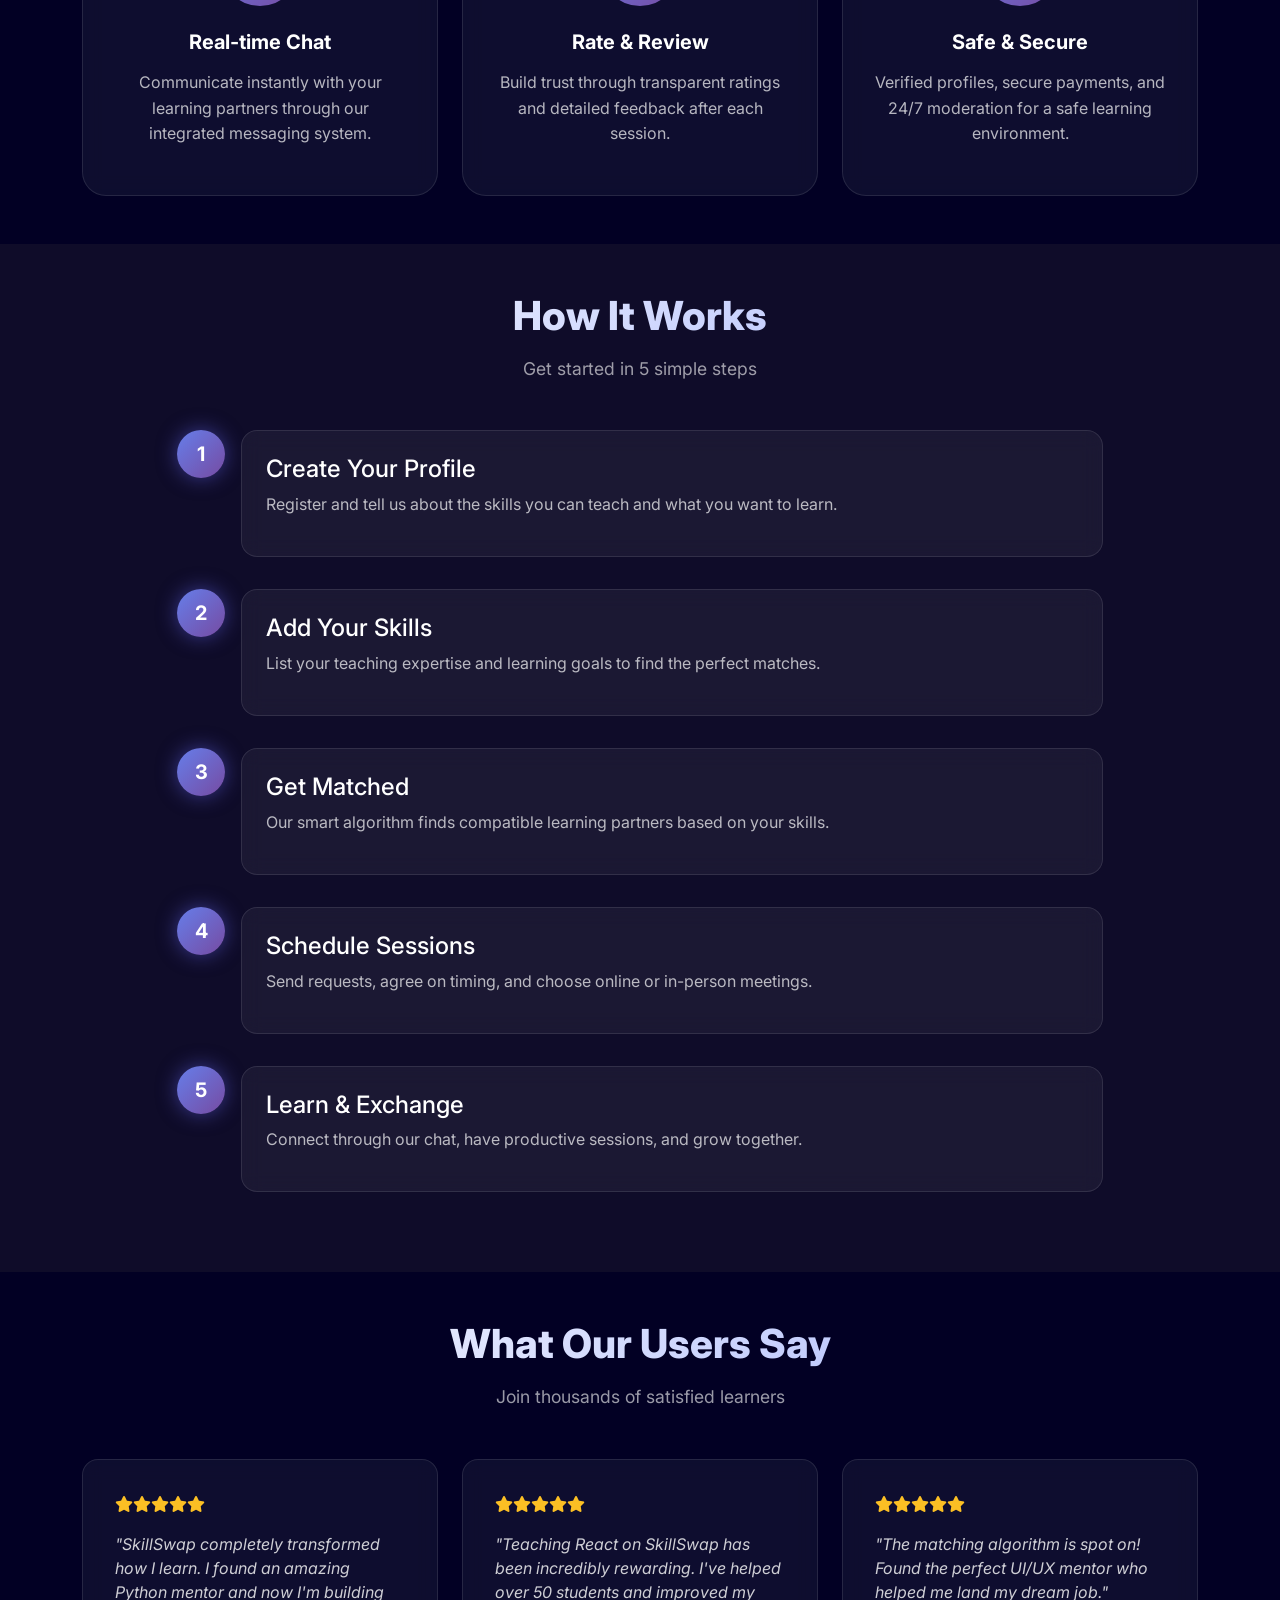
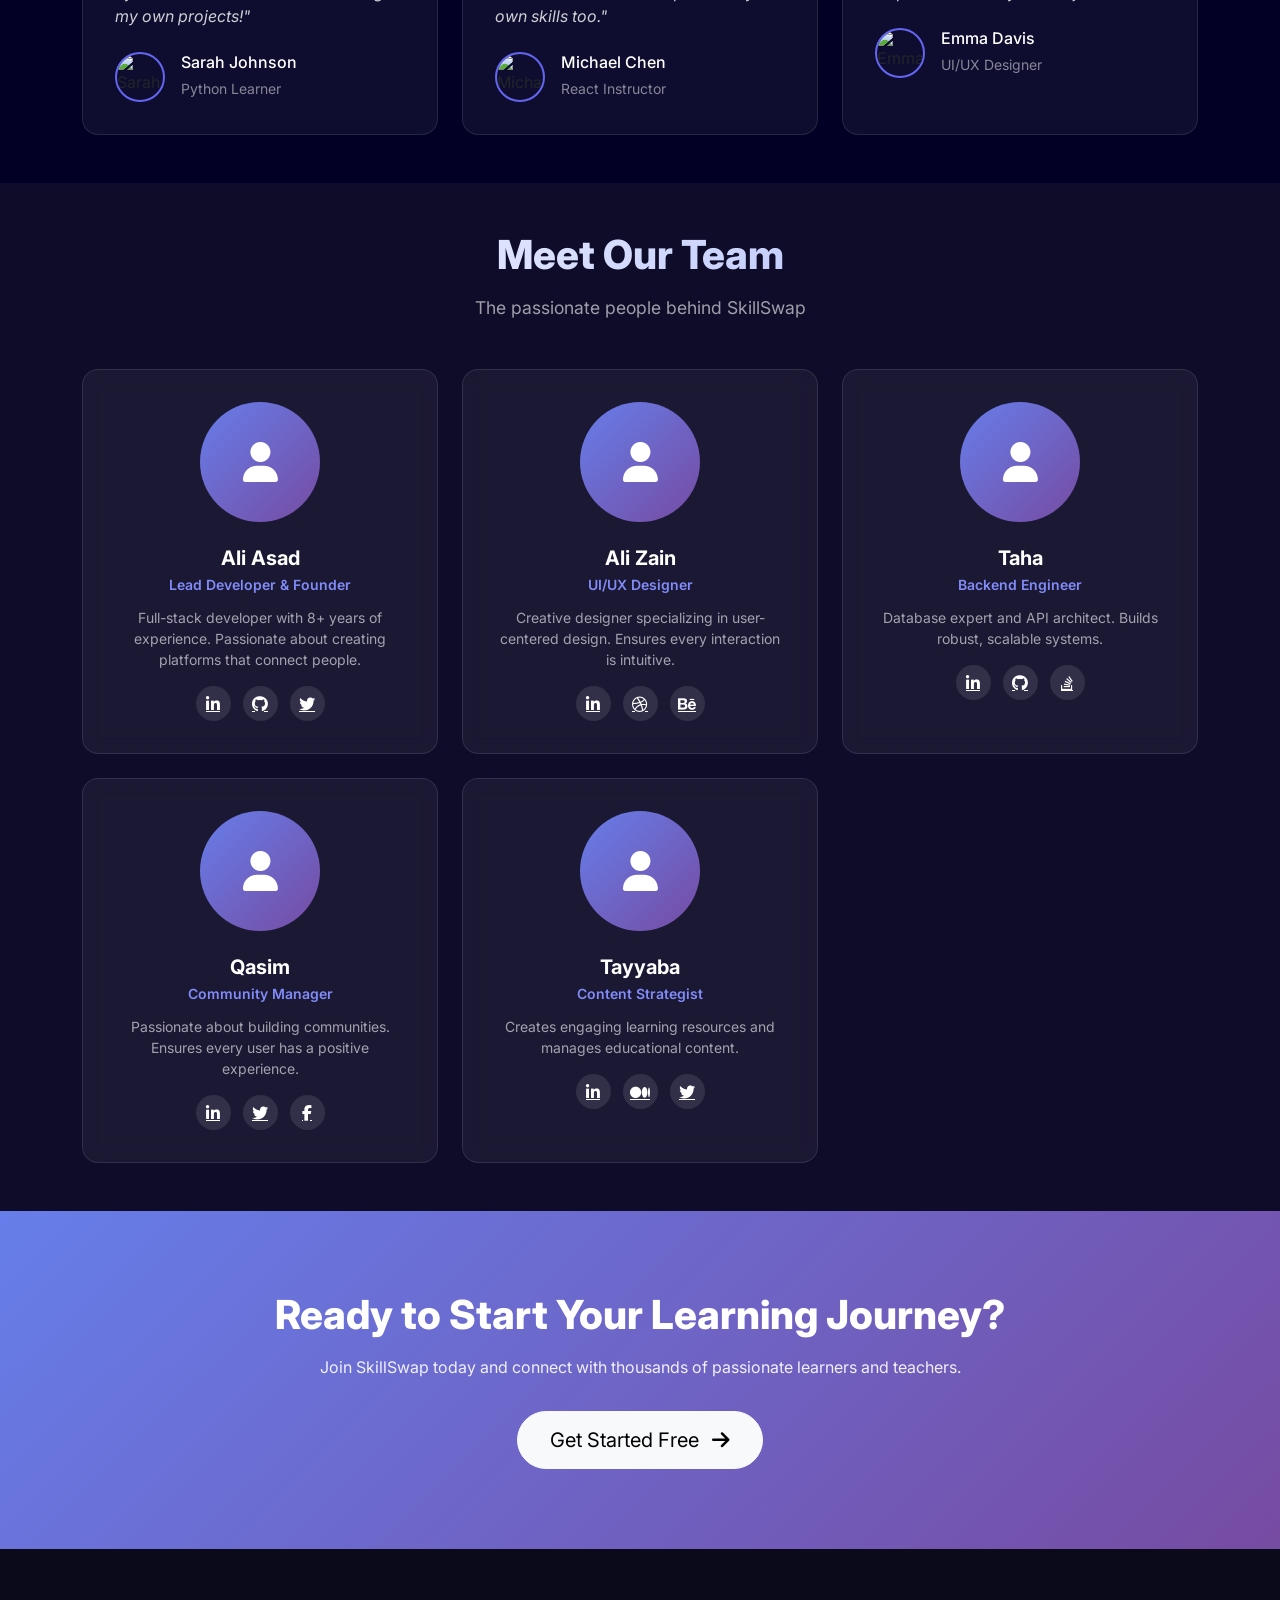
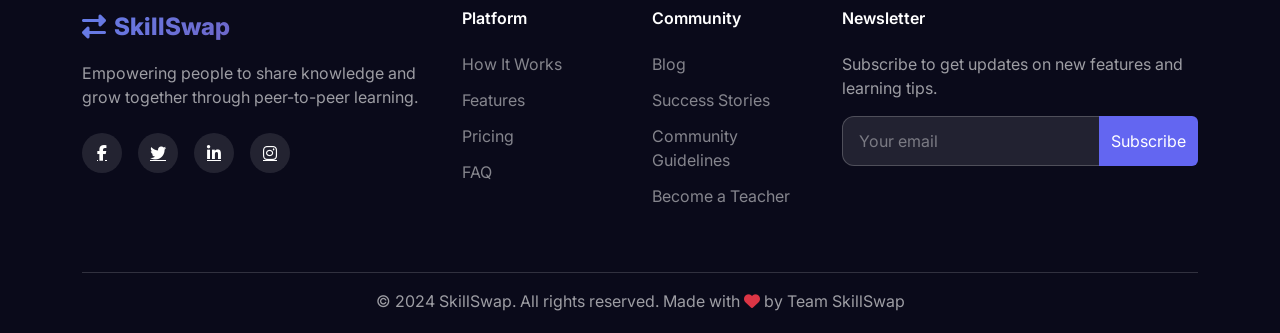
==== commit d72029db: "index.html" ====
--- a/index.html
+++ b/index.html
@@ -1,1333 +1,1290 @@
-<!doctype html>
+<!DOCTYPE html>
 <html lang="en">
-  <head>
-    <meta charset="UTF-8" />
-    <meta name="viewport" content="width=device-width, initial-scale=1.0" />
+<head>
+    <meta charset="UTF-8">
+    <meta name="viewport" content="width=device-width, initial-scale=1.0">
     <title>SkillSwap - Exchange Skills, Grow Together</title>
-    <link
-      href="https://cdn.jsdelivr.net/npm/bootstrap@5.3.0/dist/css/bootstrap.min.css"
-      rel="stylesheet"
-    />
-    <link
-      rel="stylesheet"
-      href="https://cdnjs.cloudflare.com/ajax/libs/font-awesome/6.4.0/css/all.min.css"
-    />
-    <link
-      href="https://fonts.googleapis.com/css2?family=Inter:wght@300;400;500;600;700;800&display=swap"
-      rel="stylesheet"
-    />
+    <link href="https://cdn.jsdelivr.net/npm/bootstrap@5.3.0/dist/css/bootstrap.min.css" rel="stylesheet">
+    <link rel="stylesheet" href="https://cdnjs.cloudflare.com/ajax/libs/font-awesome/6.4.0/css/all.min.css">
+    <link href="https://fonts.googleapis.com/css2?family=Inter:wght@300;400;500;600;700;800;900&display=swap" rel="stylesheet">
+    <link href="https://unpkg.com/aos@2.3.1/dist/aos.css" rel="stylesheet">
     <style>
-      * {
-        margin: 0;
-        padding: 0;
-        box-sizing: border-box;
-      }
-      body {
-        font-family: "Inter", sans-serif;
-        overflow-x: hidden;
-      }
-
-      :root {
-        --primary: #6366f1;
-        --gradient: linear-gradient(135deg, #6366f1 0%, #8b5cf6 100%);
-        --gradient-dark: linear-gradient(135deg, #1f2937 0%, #111827 100%);
-      }
-
-      .navbar {
-        padding: 1rem 0;
-        background: rgba(255, 255, 255, 0.95);
-        backdrop-filter: blur(10px);
-        position: fixed;
-        width: 100%;
-        top: 0;
-        z-index: 1000;
-        transition: all 0.3s;
-      }
-
-      .navbar-brand {
-        font-size: 1.5rem;
-        font-weight: 800;
-        background: var(--gradient);
-        -webkit-background-clip: text;
-        background-clip: text;
-        color: transparent;
-      }
-
-      .btn-primary-gradient {
-        background: var(--gradient);
-        color: white;
-        border: none;
-        padding: 0.625rem 1.5rem;
-        border-radius: 50px;
-        font-weight: 600;
-        transition: all 0.3s;
-      }
-
-      .btn-primary-gradient:hover {
-        transform: translateY(-2px);
-        box-shadow: 0 10px 20px rgba(99, 102, 241, 0.3);
-        color: white;
-      }
-
-      .hero-section {
-        background: var(--gradient);
-        min-height: 100vh;
-        display: flex;
-        align-items: center;
-        padding-top: 80px;
-        position: relative;
-      }
-
-      .hero-section h1 {
-        color: white;
-        font-weight: 800;
-      }
-      .gradient-text {
-        background: linear-gradient(135deg, #fff, #e0e7ff);
-        -webkit-background-clip: text;
-        background-clip: text;
-        color: transparent;
-      }
-
-      .feature-card {
-        background: white;
-        padding: 2rem;
-        border-radius: 1rem;
-        text-align: center;
-        transition: all 0.3s;
-        box-shadow: 0 1px 3px rgba(0, 0, 0, 0.1);
-        height: 100%;
-      }
-
-      .feature-card:hover {
-        transform: translateY(-5px);
-        box-shadow: 0 20px 25px -5px rgba(0, 0, 0, 0.1);
-      }
-
-      .feature-icon {
-        width: 80px;
-        height: 80px;
-        background: var(--gradient);
-        border-radius: 50%;
-        display: flex;
-        align-items: center;
-        justify-content: center;
-        margin: 0 auto 1.5rem;
-        color: white;
-        font-size: 2rem;
-      }
-
-      .how-it-works-section {
-        background: var(--gradient-dark);
-        padding: 80px 0;
-      }
-      .how-it-works-section .section-title {
-        color: white;
-      }
-
-      .workflow-item {
-        display: flex;
-        align-items: flex-start;
-        margin-bottom: 2rem;
-        padding-left: 4rem;
-        position: relative;
-      }
-
-      .step-number {
-        position: absolute;
-        left: 0;
-        width: 3rem;
-        height: 3rem;
-        background: var(--gradient);
-        border-radius: 50%;
-        display: flex;
-        align-items: center;
-        justify-content: center;
-        color: white;
-        font-weight: bold;
-        font-size: 1.25rem;
-      }
-
-      .step-content {
-        background: rgba(255, 255, 255, 0.1);
-        padding: 1.5rem;
-        border-radius: 1rem;
-        backdrop-filter: blur(10px);
-        width: 100%;
-      }
-
-      .step-content h4 {
-        color: white;
-      }
-      .step-content p {
-        color: rgba(255, 255, 255, 0.8);
-      }
-
-      .testimonial-card {
-        background: white;
-        padding: 2rem;
-        border-radius: 1rem;
-        box-shadow: 0 1px 3px rgba(0, 0, 0, 0.1);
-        height: 100%;
-      }
-
-      .testimonial-rating {
-        color: #fbbf24;
-        margin-bottom: 1rem;
-      }
-      .testimonial-author {
-        display: flex;
-        align-items: center;
-        gap: 1rem;
-        margin-top: 1rem;
-      }
-      .testimonial-author img {
-        width: 50px;
-        height: 50px;
-        border-radius: 50%;
-        object-fit: cover;
-      }
-
-      .team-section {
-        background: linear-gradient(135deg, #f9fafb 0%, #f3f4f6 100%);
-        padding: 80px 0;
-      }
-      .team-card {
-        background: white;
-        border-radius: 1rem;
-        padding: 2rem;
-        text-align: center;
-        transition: all 0.3s;
-        box-shadow: 0 1px 3px rgba(0, 0, 0, 0.1);
-        height: 100%;
-      }
-      .team-card:hover {
-        transform: translateY(-8px);
-        box-shadow: 0 25px 30px -12px rgba(0, 0, 0, 0.2);
-      }
-      .team-avatar {
-        width: 120px;
-        height: 120px;
-        background: var(--gradient);
-        border-radius: 50%;
-        display: flex;
-        align-items: center;
-        justify-content: center;
-        margin: 0 auto 1.5rem;
-        font-size: 2.5rem;
-        font-weight: bold;
-        color: white;
-      }
-      .team-name {
-        font-size: 1.25rem;
-        font-weight: 700;
-        margin-bottom: 0.25rem;
-      }
-      .team-role {
-        color: var(--primary);
-        font-size: 0.875rem;
-        font-weight: 600;
-        margin-bottom: 0.75rem;
-      }
-      .team-bio {
-        color: #6b7280;
-        font-size: 0.875rem;
-      }
-      .team-social {
-        display: flex;
-        justify-content: center;
-        gap: 1rem;
-        margin-top: 1rem;
-      }
-      .team-social a {
-        width: 35px;
-        height: 35px;
-        background: #f3f4f6;
-        border-radius: 50%;
-        display: flex;
-        align-items: center;
-        justify-content: center;
-        color: var(--primary);
-        transition: all 0.3s;
-      }
-      .team-social a:hover {
-        background: var(--gradient);
-        color: white;
-      }
-
-      .cta-section {
-        background: var(--gradient);
-        padding: 80px 0;
-      }
-      .cta-wrapper {
-        text-align: center;
-        color: white;
-        padding: 3rem;
-        border-radius: 1.5rem;
-        background: rgba(255, 255, 255, 0.1);
-        backdrop-filter: blur(10px);
-      }
-
-      .footer {
-        background: #111827;
-        color: #9ca3af;
-        padding: 60px 0 20px;
-      }
-      .footer-brand {
-        font-size: 1.5rem;
-        font-weight: 800;
-        background: var(--gradient);
-        -webkit-background-clip: text;
-        background-clip: text;
-        color: transparent;
-      }
-      .social-links {
-        display: flex;
-        gap: 1rem;
-        margin-top: 1.5rem;
-      }
-      .social-links a {
-        width: 40px;
-        height: 40px;
-        background: rgba(255, 255, 255, 0.1);
-        border-radius: 50%;
-        display: flex;
-        align-items: center;
-        justify-content: center;
-        color: white;
-        transition: all 0.3s;
-      }
-      .social-links a:hover {
-        background: var(--primary);
-        transform: translateY(-3px);
-      }
-
-      .section-title {
-        font-size: 2.5rem;
-        font-weight: 800;
-        margin-bottom: 1rem;
-        position: relative;
-        display: inline-block;
-      }
-      .section-title::after {
-        content: "";
-        position: absolute;
-        bottom: -10px;
-        left: 50%;
-        transform: translateX(-50%);
-        width: 60px;
-        height: 4px;
-        background: var(--gradient);
-        border-radius: 50px;
-      }
-
-      .toast-notification {
-        position: fixed;
-        top: 100px;
-        right: 20px;
-        background: white;
-        padding: 1rem 1.5rem;
-        border-radius: 8px;
-        box-shadow: 0 4px 6px rgba(0, 0, 0, 0.1);
-        z-index: 9999;
-        border-left: 4px solid;
-        animation: slideIn 0.3s ease;
-      }
-      .toast-success {
-        border-left-color: #10b981;
-      }
-      .toast-error {
-        border-left-color: #ef4444;
-      }
-      @keyframes slideIn {
-        from {
-          transform: translateX(100%);
-          opacity: 0;
-        }
-        to {
-          transform: translateX(0);
-          opacity: 1;
-        }
-      }
-
-      @media (max-width: 768px) {
+        * {
+            margin: 0;
+            padding: 0;
+            box-sizing: border-box;
+        }
+
+        body {
+            font-family: 'Inter', sans-serif;
+            overflow-x: hidden;
+            background: #0f0c29;
+        }
+
+        /* Modern Color Variables */
+        :root {
+            --primary: #6366f1;
+            --primary-dark: #4f46e5;
+            --primary-light: #818cf8;
+            --secondary: #8b5cf6;
+            --accent: #06b6d4;
+            --success: #10b981;
+            --warning: #f59e0b;
+            --danger: #ef4444;
+            --dark: #0f0c29;
+            --darker: #020024;
+            --light: #f9fafb;
+            --gray: #6b7280;
+            --gradient-1: linear-gradient(135deg, #667eea 0%, #764ba2 100%);
+            --gradient-2: linear-gradient(135deg, #f093fb 0%, #f5576c 100%);
+            --gradient-3: linear-gradient(135deg, #4facfe 0%, #00f2fe 100%);
+            --gradient-4: linear-gradient(135deg, #43e97b 0%, #38f9d7 100%);
+            --gradient-dark: linear-gradient(135deg, #0f0c29 0%, #302b63 50%, #24243e 100%);
+            --glass: rgba(255, 255, 255, 0.1);
+            --glass-border: rgba(255, 255, 255, 0.2);
+            --shadow-sm: 0 2px 4px rgba(0, 0, 0, 0.05);
+            --shadow-md: 0 4px 6px rgba(0, 0, 0, 0.07);
+            --shadow-lg: 0 10px 15px rgba(0, 0, 0, 0.1);
+            --shadow-xl: 0 20px 25px rgba(0, 0, 0, 0.15);
+            --shadow-2xl: 0 25px 50px rgba(0, 0, 0, 0.25);
+        }
+
+        /* Custom Scrollbar */
+        ::-webkit-scrollbar {
+            width: 8px;
+        }
+        ::-webkit-scrollbar-track {
+            background: var(--dark);
+        }
+        ::-webkit-scrollbar-thumb {
+            background: var(--primary);
+            border-radius: 10px;
+        }
+
+        /* Navigation */
+        .navbar {
+            padding: 1.2rem 0;
+            background: rgba(15, 12, 41, 0.95);
+            backdrop-filter: blur(10px);
+            position: fixed;
+            width: 100%;
+            top: 0;
+            z-index: 1000;
+            transition: all 0.3s ease;
+            border-bottom: 1px solid rgba(255, 255, 255, 0.1);
+        }
+
+        .navbar.scrolled {
+            padding: 0.8rem 0;
+            background: rgba(15, 12, 41, 0.98);
+        }
+
+        .navbar-brand {
+            font-size: 1.8rem;
+            font-weight: 800;
+            background: var(--gradient-1);
+            -webkit-background-clip: text;
+            background-clip: text;
+            color: transparent;
+            letter-spacing: -0.5px;
+        }
+
+        .navbar-brand i {
+            background: none;
+            -webkit-background-clip: unset;
+            background-clip: unset;
+            color: var(--primary);
+            font-size: 1.8rem;
+        }
+
+        .nav-link {
+            font-weight: 500;
+            color: rgba(255, 255, 255, 0.8);
+            transition: all 0.3s ease;
+            margin: 0 0.5rem;
+            position: relative;
+        }
+
+        .nav-link::after {
+            content: '';
+            position: absolute;
+            bottom: -5px;
+            left: 50%;
+            transform: translateX(-50%);
+            width: 0;
+            height: 2px;
+            background: var(--gradient-1);
+            transition: width 0.3s ease;
+        }
+
+        .nav-link:hover::after,
+        .nav-link.active::after {
+            width: 80%;
+        }
+
+        .nav-link:hover {
+            color: white;
+        }
+
+        .btn-gradient {
+            background: var(--gradient-1);
+            color: white;
+            border: none;
+            padding: 0.7rem 1.8rem;
+            border-radius: 50px;
+            font-weight: 600;
+            transition: all 0.3s ease;
+            position: relative;
+            overflow: hidden;
+        }
+
+        .btn-gradient:hover {
+            transform: translateY(-2px);
+            box-shadow: 0 10px 25px rgba(99, 102, 241, 0.4);
+            color: white;
+        }
+
+        .btn-outline-glass {
+            background: transparent;
+            border: 1px solid rgba(255, 255, 255, 0.3);
+            color: white;
+            padding: 0.7rem 1.8rem;
+            border-radius: 50px;
+            font-weight: 600;
+            transition: all 0.3s ease;
+        }
+
+        .btn-outline-glass:hover {
+            background: rgba(255, 255, 255, 0.1);
+            border-color: white;
+            color: white;
+        }
+
+        /* Hero Section */
+        .hero-section {
+            background: var(--gradient-dark);
+            min-height: 100vh;
+            display: flex;
+            align-items: center;
+            padding-top: 80px;
+            position: relative;
+            overflow: hidden;
+        }
+
+        .hero-section::before {
+            content: '';
+            position: absolute;
+            top: 0;
+            left: 0;
+            right: 0;
+            bottom: 0;
+            background: url('data:image/svg+xml,<svg xmlns="http://www.w3.org/2000/svg" viewBox="0 0 1440 320"><path fill="%236366f1" fill-opacity="0.1" d="M0,96L48,112C96,128,192,160,288,160C384,160,480,128,576,122.7C672,117,768,139,864,154.7C960,171,1056,181,1152,170.7C1248,160,1344,128,1392,112L1440,96L1440,320L1392,320C1344,320,1248,320,1152,320C1056,320,960,320,864,320C768,320,672,320,576,320C480,320,384,320,288,320C192,320,96,320,48,320L0,320Z"></path></svg>');
+            background-repeat: no-repeat;
+            background-position: bottom;
+            opacity: 0.3;
+        }
+
+        .hero-section h1 {
+            font-size: 4rem;
+            font-weight: 800;
+            line-height: 1.1;
+            margin-bottom: 1.5rem;
+            background: linear-gradient(135deg, #fff 0%, #a5b4fc 100%);
+            -webkit-background-clip: text;
+            background-clip: text;
+            color: transparent;
+        }
+
+        .hero-badge {
+            display: inline-block;
+            background: rgba(99, 102, 241, 0.2);
+            backdrop-filter: blur(10px);
+            padding: 0.5rem 1rem;
+            border-radius: 50px;
+            font-size: 0.875rem;
+            margin-bottom: 1.5rem;
+            border: 1px solid rgba(99, 102, 241, 0.3);
+        }
+
+        /* Floating Elements */
+        .floating-shape {
+            position: absolute;
+            border-radius: 50%;
+            background: var(--gradient-1);
+            opacity: 0.1;
+            filter: blur(60px);
+            z-index: 0;
+        }
+
+        .shape-1 {
+            width: 300px;
+            height: 300px;
+            top: 10%;
+            left: -100px;
+        }
+
+        .shape-2 {
+            width: 400px;
+            height: 400px;
+            bottom: 10%;
+            right: -150px;
+        }
+
+        .shape-3 {
+            width: 200px;
+            height: 200px;
+            top: 50%;
+            left: 50%;
+            transform: translate(-50%, -50%);
+        }
+
+        /* Feature Cards */
+        .feature-card {
+            background: rgba(255, 255, 255, 0.05);
+            backdrop-filter: blur(10px);
+            border: 1px solid rgba(255, 255, 255, 0.1);
+            border-radius: 1.5rem;
+            padding: 2rem;
+            text-align: center;
+            transition: all 0.4s ease;
+            height: 100%;
+        }
+
+        .feature-card:hover {
+            transform: translateY(-10px);
+            background: rgba(255, 255, 255, 0.1);
+            border-color: rgba(99, 102, 241, 0.5);
+        }
+
+        .feature-icon {
+            width: 80px;
+            height: 80px;
+            margin: 0 auto 1.5rem;
+            background: var(--gradient-1);
+            border-radius: 50%;
+            display: flex;
+            align-items: center;
+            justify-content: center;
+            font-size: 2rem;
+            color: white;
+            transition: all 0.3s ease;
+        }
+
+        .feature-card:hover .feature-icon {
+            transform: scale(1.1);
+        }
+
+        .feature-card h4 {
+            font-size: 1.25rem;
+            font-weight: 700;
+            margin-bottom: 1rem;
+            color: white;
+        }
+
+        .feature-card p {
+            color: rgba(255, 255, 255, 0.7);
+            line-height: 1.6;
+        }
+
+        /* Section Titles */
         .section-title {
-          font-size: 2rem;
-        }
+            font-size: 2.5rem;
+            font-weight: 800;
+            margin-bottom: 1rem;
+            background: linear-gradient(135deg, #fff, #a5b4fc);
+            -webkit-background-clip: text;
+            background-clip: text;
+            color: transparent;
+            text-align: center;
+        }
+
+        .section-subtitle {
+            text-align: center;
+            color: rgba(255, 255, 255, 0.6);
+            margin-bottom: 3rem;
+            font-size: 1.1rem;
+        }
+
+        /* How It Works */
+        .workflow-steps {
+            position: relative;
+        }
+
         .workflow-item {
-          padding-left: 0;
-          flex-direction: column;
-        }
+            display: flex;
+            align-items: flex-start;
+            margin-bottom: 2rem;
+            position: relative;
+            padding-left: 4rem;
+        }
+
         .step-number {
-          position: relative;
-          margin-bottom: 1rem;
-        }
-      }
+            position: absolute;
+            left: 0;
+            width: 3rem;
+            height: 3rem;
+            background: var(--gradient-1);
+            border-radius: 50%;
+            display: flex;
+            align-items: center;
+            justify-content: center;
+            color: white;
+            font-weight: bold;
+            font-size: 1.25rem;
+            box-shadow: 0 0 20px rgba(99, 102, 241, 0.5);
+        }
+
+        .step-content {
+            background: rgba(255, 255, 255, 0.05);
+            backdrop-filter: blur(10px);
+            padding: 1.5rem;
+            border-radius: 1rem;
+            border: 1px solid rgba(255, 255, 255, 0.1);
+            width: 100%;
+            transition: all 0.3s ease;
+        }
+
+        .step-content:hover {
+            transform: translateX(10px);
+            background: rgba(255, 255, 255, 0.08);
+        }
+
+        .step-content h4 {
+            color: white;
+            margin-bottom: 0.5rem;
+        }
+
+        .step-content p {
+            color: rgba(255, 255, 255, 0.7);
+        }
+
+        /* Testimonials */
+        .testimonial-card {
+            background: rgba(255, 255, 255, 0.05);
+            backdrop-filter: blur(10px);
+            border: 1px solid rgba(255, 255, 255, 0.1);
+            border-radius: 1rem;
+            padding: 2rem;
+            transition: all 0.3s ease;
+            height: 100%;
+        }
+
+        .testimonial-card:hover {
+            transform: translateY(-5px);
+            background: rgba(255, 255, 255, 0.08);
+        }
+
+        .testimonial-rating {
+            color: #fbbf24;
+            margin-bottom: 1rem;
+        }
+
+        .testimonial-text {
+            color: rgba(255, 255, 255, 0.8);
+            font-style: italic;
+            margin-bottom: 1.5rem;
+        }
+
+        .testimonial-author {
+            display: flex;
+            align-items: center;
+            gap: 1rem;
+        }
+
+        .testimonial-author img {
+            width: 50px;
+            height: 50px;
+            border-radius: 50%;
+            object-fit: cover;
+            border: 2px solid var(--primary);
+        }
+
+        .testimonial-author h6 {
+            color: white;
+            margin-bottom: 0.25rem;
+        }
+
+        .testimonial-author small {
+            color: rgba(255, 255, 255, 0.5);
+        }
+
+        /* Team Cards */
+        .team-card {
+            background: rgba(255, 255, 255, 0.05);
+            backdrop-filter: blur(10px);
+            border: 1px solid rgba(255, 255, 255, 0.1);
+            border-radius: 1rem;
+            padding: 2rem;
+            text-align: center;
+            transition: all 0.3s ease;
+            height: 100%;
+        }
+
+        .team-card:hover {
+            transform: translateY(-10px);
+            background: rgba(255, 255, 255, 0.08);
+            border-color: var(--primary);
+        }
+
+        .team-avatar {
+            width: 120px;
+            height: 120px;
+            background: var(--gradient-1);
+            border-radius: 50%;
+            display: flex;
+            align-items: center;
+            justify-content: center;
+            margin: 0 auto 1.5rem;
+            font-size: 2.5rem;
+            font-weight: bold;
+            color: white;
+            transition: all 0.3s ease;
+        }
+
+        .team-card:hover .team-avatar {
+            transform: scale(1.05);
+            box-shadow: 0 0 30px rgba(99, 102, 241, 0.5);
+        }
+
+        .team-name {
+            color: white;
+            font-size: 1.25rem;
+            font-weight: 700;
+            margin-bottom: 0.25rem;
+        }
+
+        .team-role {
+            color: var(--primary-light);
+            font-size: 0.875rem;
+            font-weight: 600;
+            margin-bottom: 0.75rem;
+        }
+
+        .team-bio {
+            color: rgba(255, 255, 255, 0.6);
+            font-size: 0.875rem;
+            margin-bottom: 1rem;
+        }
+
+        .team-social {
+            display: flex;
+            justify-content: center;
+            gap: 0.75rem;
+        }
+
+        .team-social a {
+            width: 35px;
+            height: 35px;
+            background: rgba(255, 255, 255, 0.1);
+            border-radius: 50%;
+            display: flex;
+            align-items: center;
+            justify-content: center;
+            color: white;
+            transition: all 0.3s ease;
+        }
+
+        .team-social a:hover {
+            background: var(--gradient-1);
+            transform: translateY(-3px);
+        }
+
+        /* CTA Section */
+        .cta-section {
+            background: var(--gradient-1);
+            padding: 80px 0;
+            position: relative;
+            overflow: hidden;
+        }
+
+        .cta-wrapper {
+            text-align: center;
+            position: relative;
+            z-index: 1;
+        }
+
+        .cta-wrapper h2 {
+            font-size: 2.5rem;
+            font-weight: 800;
+            margin-bottom: 1rem;
+            color: white;
+        }
+
+        .cta-wrapper p {
+            color: rgba(255, 255, 255, 0.9);
+            margin-bottom: 2rem;
+        }
+
+        /* Footer */
+        .footer {
+            background: #0a0a1a;
+            color: rgba(255, 255, 255, 0.6);
+            padding: 60px 0 20px;
+        }
+
+        .footer-brand {
+            font-size: 1.5rem;
+            font-weight: 800;
+            background: var(--gradient-1);
+            -webkit-background-clip: text;
+            background-clip: text;
+            color: transparent;
+        }
+
+        .footer h5 {
+            color: white;
+            margin-bottom: 1.5rem;
+            font-size: 1rem;
+            font-weight: 600;
+        }
+
+        .footer ul {
+            list-style: none;
+            padding: 0;
+        }
+
+        .footer ul li {
+            margin-bottom: 0.75rem;
+        }
+
+        .footer ul li a {
+            color: rgba(255, 255, 255, 0.5);
+            text-decoration: none;
+            transition: all 0.3s ease;
+        }
+
+        .footer ul li a:hover {
+            color: var(--primary);
+            padding-left: 5px;
+        }
+
+        .social-links {
+            display: flex;
+            gap: 1rem;
+            margin-top: 1.5rem;
+        }
+
+        .social-links a {
+            width: 40px;
+            height: 40px;
+            background: rgba(255, 255, 255, 0.1);
+            border-radius: 50%;
+            display: flex;
+            align-items: center;
+            justify-content: center;
+            color: white;
+            transition: all 0.3s ease;
+        }
+
+        .social-links a:hover {
+            background: var(--primary);
+            transform: translateY(-3px);
+        }
+
+        /* Modal Styles */
+        .modal-content {
+            background: var(--gradient-dark);
+            border: 1px solid rgba(255, 255, 255, 0.1);
+            border-radius: 1rem;
+            color: white;
+        }
+
+        .modal-header {
+            border-bottom-color: rgba(255, 255, 255, 0.1);
+        }
+
+        .modal-footer {
+            border-top-color: rgba(255, 255, 255, 0.1);
+        }
+
+        .form-control {
+            background: rgba(255, 255, 255, 0.1);
+            border: 1px solid rgba(255, 255, 255, 0.2);
+            color: white;
+            border-radius: 0.75rem;
+            padding: 0.75rem 1rem;
+        }
+
+        .form-control:focus {
+            background: rgba(255, 255, 255, 0.15);
+            border-color: var(--primary);
+            box-shadow: 0 0 0 3px rgba(99, 102, 241, 0.2);
+            color: white;
+        }
+
+        .form-control::placeholder {
+            color: rgba(255, 255, 255, 0.4);
+        }
+
+        .form-label {
+            color: rgba(255, 255, 255, 0.8);
+            font-weight: 500;
+        }
+
+        /* Toast */
+        .toast-notification {
+            position: fixed;
+            top: 100px;
+            right: 20px;
+            background: var(--gradient-dark);
+            border: 1px solid rgba(255, 255, 255, 0.1);
+            padding: 1rem 1.5rem;
+            border-radius: 0.75rem;
+            backdrop-filter: blur(10px);
+            z-index: 9999;
+            animation: slideInRight 0.3s ease;
+            color: white;
+        }
+
+        @keyframes slideInRight {
+            from {
+                transform: translateX(100%);
+                opacity: 0;
+            }
+            to {
+                transform: translateX(0);
+                opacity: 1;
+            }
+        }
+
+        /* Responsive */
+        @media (max-width: 768px) {
+            .hero-section h1 {
+                font-size: 2.5rem;
+            }
+            .section-title {
+                font-size: 2rem;
+            }
+            .workflow-item {
+                padding-left: 0;
+                flex-direction: column;
+            }
+            .step-number {
+                position: relative;
+                margin-bottom: 1rem;
+            }
+            .step-content:hover {
+                transform: none;
+            }
+        }
+
+        /* Animations */
+        @keyframes fadeInUp {
+            from {
+                opacity: 0;
+                transform: translateY(30px);
+            }
+            to {
+                opacity: 1;
+                transform: translateY(0);
+            }
+        }
+
+        .fade-in-up {
+            animation: fadeInUp 0.6s ease forwards;
+        }
+
+        @keyframes pulse {
+            0%, 100% {
+                transform: scale(1);
+            }
+            50% {
+                transform: scale(1.05);
+            }
+        }
+
+        .pulse {
+            animation: pulse 2s infinite;
+        }
+
+        /* Stats Counter */
+        .stat-number {
+            font-size: 2.5rem;
+            font-weight: 800;
+            color: var(--primary);
+        }
     </style>
-  </head>
-  <body>
-    <nav class="navbar navbar-expand-lg">
-      <div class="container">
-        <a class="navbar-brand" href="index.html"
-          ><i class="fas fa-exchange-alt me-2"></i>SkillSwap</a
-        >
-        <button
-          class="navbar-toggler"
-          type="button"
-          data-bs-toggle="collapse"
-          data-bs-target="#navbarNav"
-        >
-          <span class="navbar-toggler-icon"></span>
+</head>
+<body>
+
+<!-- Navigation -->
+<nav class="navbar navbar-expand-lg">
+    <div class="container">
+        <a class="navbar-brand" href="index.html">
+            <i class="fas fa-exchange-alt me-2"></i>SkillSwap
+        </a>
+        <button class="navbar-toggler" type="button" data-bs-toggle="collapse" data-bs-target="#navbarNav">
+            <span class="navbar-toggler-icon"></span>
         </button>
         <div class="collapse navbar-collapse" id="navbarNav">
-          <ul class="navbar-nav ms-auto">
-            <li class="nav-item"><a class="nav-link" href="#home">Home</a></li>
-            <li class="nav-item">
-              <a class="nav-link" href="#features">Features</a>
-            </li>
-            <li class="nav-item">
-              <a class="nav-link" href="#how-it-works">How It Works</a>
-            </li>
-            <li class="nav-item">
-              <a class="nav-link" href="#testimonials">Testimonials</a>
-            </li>
-            <li class="nav-item">
-              <a class="nav-link" href="#team">Our Team</a>
-            </li>
-            <li class="nav-item">
-              <a
-                class="btn btn-primary-gradient ms-3"
-                href="#"
-                data-bs-toggle="modal"
-                data-bs-target="#loginModal"
-                >Get Started</a
-              >
-            </li>
-          </ul>
-        </div>
-      </div>
-    </nav>
-
-    <section id="home" class="hero-section">
-      <div class="container">
+            <ul class="navbar-nav ms-auto">
+                <li class="nav-item"><a class="nav-link" href="#home">Home</a></li>
+                <li class="nav-item"><a class="nav-link" href="#features">Features</a></li>
+                <li class="nav-item"><a class="nav-link" href="#how-it-works">How It Works</a></li>
+                <li class="nav-item"><a class="nav-link" href="#testimonials">Testimonials</a></li>
+                <li class="nav-item"><a class="nav-link" href="#team">Our Team</a></li>
+                <li class="nav-item"><a class="btn-gradient ms-3" href="#" data-bs-toggle="modal" data-bs-target="#loginModal">Get Started</a></li>
+            </ul>
+        </div>
+    </div>
+</nav>
+
+<!-- Hero Section -->
+<section id="home" class="hero-section">
+    <div class="floating-shape shape-1"></div>
+    <div class="floating-shape shape-2"></div>
+    <div class="container position-relative" style="z-index: 1;">
         <div class="row align-items-center min-vh-100">
-          <div class="col-lg-6">
-            <h1 class="display-4 fw-bold mb-4">
-              Exchange Skills,<br /><span class="gradient-text"
-                >Grow Together</span
-              >
-            </h1>
-            <p class="lead mb-4">
-              Join thousands of learners and teachers in our peer-to-peer skill
-              exchange platform.
-            </p>
-            <div class="d-flex gap-3 flex-wrap">
-              <a
-                href="#"
-                class="btn btn-primary-gradient btn-lg"
-                data-bs-toggle="modal"
-                data-bs-target="#registerModal"
-                >Start Learning Free <i class="fas fa-arrow-right ms-2"></i
-              ></a>
-              <a href="#how-it-works" class="btn btn-outline-light btn-lg"
-                >How It Works</a
-              >
-            </div>
-            <div class="mt-5 d-flex gap-4 flex-wrap">
-              <div>
-                <i class="fas fa-users me-2"></i>
-                <strong>2,500+</strong> Learners
-              </div>
-              <div>
-                <i class="fas fa-chalkboard-user me-2"></i>
-                <strong>1,200+</strong> Teachers
-              </div>
-              <div>
-                <i class="fas fa-star text-warning me-2"></i>
-                <strong>4.8</strong> Rating
-              </div>
-            </div>
-          </div>
-          <div class="col-lg-6">
-            <img
-              src="https://images.unsplash.com/photo-1522202176988-66273c2fd55f?w=600"
-              alt="Learning"
-              class="img-fluid rounded-4 shadow-lg"
-            />
-          </div>
-        </div>
-      </div>
-    </section>
-
-    <section id="features" class="py-5">
-      <div class="container">
-        <div class="text-center mb-5">
-          <h2 class="section-title">Why Choose SkillSwap?</h2>
-          <p class="text-muted">
-            Everything you need to exchange knowledge effectively
-          </p>
+            <div class="col-lg-6" data-aos="fade-right">
+                <div class="hero-badge">
+                    <i class="fas fa-rocket me-2"></i>Launch Your Learning Journey
+                </div>
+                <h1 class="display-4 fw-bold mb-4">Exchange Skills,<br><span class="gradient-text">Grow Together</span></h1>
+                <p class="lead mb-4" style="color: rgba(255,255,255,0.8);">Join thousands of learners and teachers in our peer-to-peer skill exchange platform. Share what you know and learn what you don't.</p>
+                <div class="d-flex gap-3 flex-wrap">
+                    <a href="#" class="btn-gradient btn-lg" data-bs-toggle="modal" data-bs-target="#registerModal">Start Learning Free <i class="fas fa-arrow-right ms-2"></i></a>
+                    <a href="#how-it-works" class="btn-outline-glass btn-lg">Watch Demo <i class="fas fa-play ms-2"></i></a>
+                </div>
+                <div class="mt-5 d-flex gap-5 flex-wrap">
+                    <div>
+                        <div class="stat-number" id="stat-learners">2,500+</div>
+                        <div style="color: rgba(255,255,255,0.6);">Active Learners</div>
+                    </div>
+                    <div>
+                        <div class="stat-number" id="stat-teachers">1,200+</div>
+                        <div style="color: rgba(255,255,255,0.6);">Expert Teachers</div>
+                    </div>
+                    <div>
+                        <div class="stat-number" id="stat-rating">4.8</div>
+                        <div style="color: rgba(255,255,255,0.6);">Average Rating</div>
+                    </div>
+                </div>
+            </div>
+            <div class="col-lg-6" data-aos="fade-left">
+                <div class="position-relative">
+                    <img src="https://images.unsplash.com/photo-1522202176988-66273c2fd55f?w=600" alt="Learning together" class="img-fluid rounded-4 shadow-lg" style="border-radius: 1.5rem;">
+                    <div class="floating-card position-absolute bg-white rounded-3 p-3 shadow-lg" style="top: 10%; right: -10%; animation: float 3s ease-in-out infinite;">
+                        <i class="fas fa-code text-primary me-2"></i>
+                        <span>JavaScript</span>
+                    </div>
+                    <div class="floating-card position-absolute bg-white rounded-3 p-3 shadow-lg" style="bottom: 20%; left: -10%; animation: float 3s ease-in-out infinite 0.5s;">
+                        <i class="fas fa-paintbrush text-primary me-2"></i>
+                        <span>UI/UX Design</span>
+                    </div>
+                    <div class="floating-card position-absolute bg-white rounded-3 p-3 shadow-lg" style="top: 50%; right: 5%; animation: float 3s ease-in-out infinite 1s;">
+                        <i class="fas fa-chart-line text-primary me-2"></i>
+                        <span>Marketing</span>
+                    </div>
+                </div>
+            </div>
+        </div>
+    </div>
+</section>
+
+<!-- Features Section -->
+<section id="features" class="py-5" style="background: var(--darker);">
+    <div class="container">
+        <div class="text-center mb-5" data-aos="fade-up">
+            <h2 class="section-title">Why Choose SkillSwap?</h2>
+            <p class="section-subtitle">Everything you need to exchange knowledge effectively</p>
         </div>
         <div class="row g-4">
-          <div class="col-md-4">
-            <div class="feature-card">
-              <div class="feature-icon"><i class="fas fa-brain"></i></div>
-              <h4>Smart Matching</h4>
-              <p>
-                AI-powered algorithm connects you with perfect learning
-                partners.
-              </p>
-            </div>
-          </div>
-          <div class="col-md-4">
-            <div class="feature-card">
-              <div class="feature-icon">
-                <i class="fas fa-calendar-check"></i>
-              </div>
-              <h4>Flexible Scheduling</h4>
-              <p>Choose date, time, online or offline sessions.</p>
-            </div>
-          </div>
-          <div class="col-md-4">
-            <div class="feature-card">
-              <div class="feature-icon"><i class="fas fa-chart-line"></i></div>
-              <h4>Track Progress</h4>
-              <p>Monitor your learning journey with detailed tracking.</p>
-            </div>
-          </div>
-          <div class="col-md-4">
-            <div class="feature-card">
-              <div class="feature-icon"><i class="fas fa-comments"></i></div>
-              <h4>Real-time Chat</h4>
-              <p>Communicate instantly with learning partners.</p>
-            </div>
-          </div>
-          <div class="col-md-4">
-            <div class="feature-card">
-              <div class="feature-icon"><i class="fas fa-star"></i></div>
-              <h4>Rate & Review</h4>
-              <p>Build trust through transparent ratings.</p>
-            </div>
-          </div>
-          <div class="col-md-4">
-            <div class="feature-card">
-              <div class="feature-icon"><i class="fas fa-shield-alt"></i></div>
-              <h4>Safe & Secure</h4>
-              <p>Verified profiles and 24/7 moderation.</p>
-            </div>
-          </div>
-        </div>
-      </div>
-    </section>
-
-    <section id="how-it-works" class="how-it-works-section">
-      <div class="container">
-        <div class="text-center mb-5">
-          <h2 class="section-title">How It Works</h2>
-          <p class="text-white-50">Get started in 5 simple steps</p>
-        </div>
+            <div class="col-md-4" data-aos="fade-up" data-aos-delay="100">
+                <div class="feature-card">
+                    <div class="feature-icon"><i class="fas fa-brain"></i></div>
+                    <h4>Smart Matching</h4>
+                    <p>AI-powered algorithm connects you with perfect learning partners based on your skills and goals.</p>
+                </div>
+            </div>
+            <div class="col-md-4" data-aos="fade-up" data-aos-delay="200">
+                <div class="feature-card">
+                    <div class="feature-icon"><i class="fas fa-calendar-check"></i></div>
+                    <h4>Flexible Scheduling</h4>
+                    <p>Choose date, time, and mode - online or offline sessions that fit your busy schedule.</p>
+                </div>
+            </div>
+            <div class="col-md-4" data-aos="fade-up" data-aos-delay="300">
+                <div class="feature-card">
+                    <div class="feature-icon"><i class="fas fa-chart-line"></i></div>
+                    <h4>Track Progress</h4>
+                    <p>Monitor your learning journey with detailed progress tracking and achievements.</p>
+                </div>
+            </div>
+            <div class="col-md-4" data-aos="fade-up" data-aos-delay="400">
+                <div class="feature-card">
+                    <div class="feature-icon"><i class="fas fa-comments"></i></div>
+                    <h4>Real-time Chat</h4>
+                    <p>Communicate instantly with your learning partners through our integrated messaging system.</p>
+                </div>
+            </div>
+            <div class="col-md-4" data-aos="fade-up" data-aos-delay="500">
+                <div class="feature-card">
+                    <div class="feature-icon"><i class="fas fa-star"></i></div>
+                    <h4>Rate & Review</h4>
+                    <p>Build trust through transparent ratings and detailed feedback after each session.</p>
+                </div>
+            </div>
+            <div class="col-md-4" data-aos="fade-up" data-aos-delay="600">
+                <div class="feature-card">
+                    <div class="feature-icon"><i class="fas fa-shield-alt"></i></div>
+                    <h4>Safe & Secure</h4>
+                    <p>Verified profiles, secure payments, and 24/7 moderation for a safe learning environment.</p>
+                </div>
+            </div>
+        </div>
+    </div>
+</section>
+
+<!-- How It Works Section -->
+<section id="how-it-works" class="py-5" style="background: var(--dark);">
+    <div class="container">
+        <div class="text-center mb-5" data-aos="fade-up">
+            <h2 class="section-title">How It Works</h2>
+            <p class="section-subtitle">Get started in 5 simple steps</p>
+        </div>
+        <div class="row justify-content-center">
+            <div class="col-lg-10">
+                <div class="workflow-steps">
+                    <div class="workflow-item" data-aos="fade-right">
+                        <div class="step-number">1</div>
+                        <div class="step-content">
+                            <h4>Create Your Profile</h4>
+                            <p>Register and tell us about the skills you can teach and what you want to learn.</p>
+                        </div>
+                    </div>
+                    <div class="workflow-item" data-aos="fade-left">
+                        <div class="step-number">2</div>
+                        <div class="step-content">
+                            <h4>Add Your Skills</h4>
+                            <p>List your teaching expertise and learning goals to find the perfect matches.</p>
+                        </div>
+                    </div>
+                    <div class="workflow-item" data-aos="fade-right">
+                        <div class="step-number">3</div>
+                        <div class="step-content">
+                            <h4>Get Matched</h4>
+                            <p>Our smart algorithm finds compatible learning partners based on your skills.</p>
+                        </div>
+                    </div>
+                    <div class="workflow-item" data-aos="fade-left">
+                        <div class="step-number">4</div>
+                        <div class="step-content">
+                            <h4>Schedule Sessions</h4>
+                            <p>Send requests, agree on timing, and choose online or in-person meetings.</p>
+                        </div>
+                    </div>
+                    <div class="workflow-item" data-aos="fade-right">
+                        <div class="step-number">5</div>
+                        <div class="step-content">
+                            <h4>Learn & Exchange</h4>
+                            <p>Connect through our chat, have productive sessions, and grow together.</p>
+                        </div>
+                    </div>
+                </div>
+            </div>
+        </div>
+    </div>
+</section>
+
+<!-- Testimonials Section -->
+<section id="testimonials" class="py-5" style="background: var(--darker);">
+    <div class="container">
+        <div class="text-center mb-5" data-aos="fade-up">
+            <h2 class="section-title">What Our Users Say</h2>
+            <p class="section-subtitle">Join thousands of satisfied learners</p>
+        </div>
+        <div class="row g-4">
+            <div class="col-md-4" data-aos="fade-up" data-aos-delay="100">
+                <div class="testimonial-card">
+                    <div class="testimonial-rating">
+                        <i class="fas fa-star"></i><i class="fas fa-star"></i><i class="fas fa-star"></i><i class="fas fa-star"></i><i class="fas fa-star"></i>
+                    </div>
+                    <p class="testimonial-text">"SkillSwap completely transformed how I learn. I found an amazing Python mentor and now I'm building my own projects!"</p>
+                    <div class="testimonial-author">
+                        <img src="https://randomuser.me/api/portraits/women/1.jpg" alt="Sarah Johnson">
+                        <div>
+                            <h6>Sarah Johnson</h6>
+                            <small>Python Learner</small>
+                        </div>
+                    </div>
+                </div>
+            </div>
+            <div class="col-md-4" data-aos="fade-up" data-aos-delay="200">
+                <div class="testimonial-card">
+                    <div class="testimonial-rating">
+                        <i class="fas fa-star"></i><i class="fas fa-star"></i><i class="fas fa-star"></i><i class="fas fa-star"></i><i class="fas fa-star"></i>
+                    </div>
+                    <p class="testimonial-text">"Teaching React on SkillSwap has been incredibly rewarding. I've helped over 50 students and improved my own skills too."</p>
+                    <div class="testimonial-author">
+                        <img src="https://randomuser.me/api/portraits/men/2.jpg" alt="Michael Chen">
+                        <div>
+                            <h6>Michael Chen</h6>
+                            <small>React Instructor</small>
+                        </div>
+                    </div>
+                </div>
+            </div>
+            <div class="col-md-4" data-aos="fade-up" data-aos-delay="300">
+                <div class="testimonial-card">
+                    <div class="testimonial-rating">
+                        <i class="fas fa-star"></i><i class="fas fa-star"></i><i class="fas fa-star"></i><i class="fas fa-star"></i><i class="fas fa-star"></i>
+                    </div>
+                    <p class="testimonial-text">"The matching algorithm is spot on! Found the perfect UI/UX mentor who helped me land my dream job."</p>
+                    <div class="testimonial-author">
+                        <img src="https://randomuser.me/api/portraits/women/2.jpg" alt="Emma Davis">
+                        <div>
+                            <h6>Emma Davis</h6>
+                            <small>UI/UX Designer</small>
+                        </div>
+                    </div>
+                </div>
+            </div>
+        </div>
+    </div>
+</section>
+
+<!-- Team Section -->
+<section id="team" class="py-5" style="background: var(--dark);">
+    <div class="container">
+        <div class="text-center mb-5" data-aos="fade-up">
+            <h2 class="section-title">Meet Our Team</h2>
+            <p class="section-subtitle">The passionate people behind SkillSwap</p>
+        </div>
+        <div class="row g-4">
+            <div class="col-md-6 col-lg-4" data-aos="fade-up" data-aos-delay="100">
+                <div class="team-card">
+                    <div class="team-avatar"><i class="fas fa-user"></i></div>
+                    <h3 class="team-name">Ali Asad</h3>
+                    <div class="team-role">Lead Developer & Founder</div>
+                    <p class="team-bio">Full-stack developer with 8+ years of experience. Passionate about creating platforms that connect people.</p>
+                    <div class="team-social">
+                        <a href="#"><i class="fab fa-linkedin-in"></i></a>
+                        <a href="#"><i class="fab fa-github"></i></a>
+                        <a href="#"><i class="fab fa-twitter"></i></a>
+                    </div>
+                </div>
+            </div>
+            <div class="col-md-6 col-lg-4" data-aos="fade-up" data-aos-delay="200">
+                <div class="team-card">
+                    <div class="team-avatar"><i class="fas fa-user"></i></div>
+                    <h3 class="team-name">Ali Zain</h3>
+                    <div class="team-role">UI/UX Designer</div>
+                    <p class="team-bio">Creative designer specializing in user-centered design. Ensures every interaction is intuitive.</p>
+                    <div class="team-social">
+                        <a href="#"><i class="fab fa-linkedin-in"></i></a>
+                        <a href="#"><i class="fab fa-dribbble"></i></a>
+                        <a href="#"><i class="fab fa-behance"></i></a>
+                    </div>
+                </div>
+            </div>
+            <div class="col-md-6 col-lg-4" data-aos="fade-up" data-aos-delay="300">
+                <div class="team-card">
+                    <div class="team-avatar"><i class="fas fa-user"></i></div>
+                    <h3 class="team-name">Taha</h3>
+                    <div class="team-role">Backend Engineer</div>
+                    <p class="team-bio">Database expert and API architect. Builds robust, scalable systems.</p>
+                    <div class="team-social">
+                        <a href="#"><i class="fab fa-linkedin-in"></i></a>
+                        <a href="#"><i class="fab fa-github"></i></a>
+                        <a href="#"><i class="fab fa-stack-overflow"></i></a>
+                    </div>
+                </div>
+            </div>
+            <div class="col-md-6 col-lg-4" data-aos="fade-up" data-aos-delay="400">
+                <div class="team-card">
+                    <div class="team-avatar"><i class="fas fa-user"></i></div>
+                    <h3 class="team-name">Qasim</h3>
+                    <div class="team-role">Community Manager</div>
+                    <p class="team-bio">Passionate about building communities. Ensures every user has a positive experience.</p>
+                    <div class="team-social">
+                        <a href="#"><i class="fab fa-linkedin-in"></i></a>
+                        <a href="#"><i class="fab fa-twitter"></i></a>
+                        <a href="#"><i class="fab fa-facebook-f"></i></a>
+                    </div>
+                </div>
+            </div>
+            <div class="col-md-6 col-lg-4" data-aos="fade-up" data-aos-delay="500">
+                <div class="team-card">
+                    <div class="team-avatar"><i class="fas fa-user"></i></div>
+                    <h3 class="team-name">Tayyaba</h3>
+                    <div class="team-role">Content Strategist</div>
+                    <p class="team-bio">Creates engaging learning resources and manages educational content.</p>
+                    <div class="team-social">
+                        <a href="#"><i class="fab fa-linkedin-in"></i></a>
+                        <a href="#"><i class="fab fa-medium"></i></a>
+                        <a href="#"><i class="fab fa-twitter"></i></a>
+                    </div>
+                </div>
+            </div>
+        </div>
+    </div>
+</section>
+
+<!-- CTA Section -->
+<section class="cta-section">
+    <div class="container">
+        <div class="cta-wrapper" data-aos="zoom-in">
+            <h2>Ready to Start Your Learning Journey?</h2>
+            <p>Join SkillSwap today and connect with thousands of passionate learners and teachers.</p>
+            <a href="#" class="btn btn-light btn-lg" data-bs-toggle="modal" data-bs-target="#registerModal" style="border-radius: 50px; padding: 0.8rem 2rem;">
+                Get Started Free <i class="fas fa-arrow-right ms-2"></i>
+            </a>
+        </div>
+    </div>
+</section>
+
+<!-- Footer -->
+<footer class="footer">
+    <div class="container">
         <div class="row">
-          <div class="col-lg-10 mx-auto">
-            <div class="workflow-item">
-              <div class="step-number">1</div>
-              <div class="step-content">
-                <h4>Create Your Profile</h4>
-                <p>Register and tell us about your skills.</p>
-              </div>
-            </div>
-            <div class="workflow-item">
-              <div class="step-number">2</div>
-              <div class="step-content">
-                <h4>Add Skills</h4>
-                <p>List what you can teach and want to learn.</p>
-              </div>
-            </div>
-            <div class="workflow-item">
-              <div class="step-number">3</div>
-              <div class="step-content">
-                <h4>Get Matched</h4>
-                <p>Our algorithm finds compatible partners.</p>
-              </div>
-            </div>
-            <div class="workflow-item">
-              <div class="step-number">4</div>
-              <div class="step-content">
-                <h4>Schedule Sessions</h4>
-                <p>Choose time and mode for learning.</p>
-              </div>
-            </div>
-            <div class="workflow-item">
-              <div class="step-number">5</div>
-              <div class="step-content">
-                <h4>Learn & Grow</h4>
-                <p>Exchange knowledge and track progress.</p>
-              </div>
-            </div>
-          </div>
-        </div>
-      </div>
-    </section>
-
-    <section id="testimonials" class="py-5 bg-light">
-      <div class="container">
-        <div class="text-center mb-5">
-          <h2 class="section-title">What Our Users Say</h2>
-          <p class="text-muted">Join thousands of satisfied learners</p>
-        </div>
-        <div class="row g-4">
-          <div class="col-md-4">
-            <div class="testimonial-card">
-              <div class="testimonial-rating">
-                <i class="fas fa-star"></i><i class="fas fa-star"></i
-                ><i class="fas fa-star"></i><i class="fas fa-star"></i
-                ><i class="fas fa-star"></i>
-              </div>
-              <p>
-                "SkillSwap transformed how I learn. Found an amazing Python
-                mentor!"
-              </p>
-              <div class="testimonial-author">
-                <img src="https://randomuser.me/api/portraits/women/1.jpg" />
-                <div>
-                  <h6>Sarah Johnson</h6>
-                  <small>Python Learner</small>
-                </div>
-              </div>
-            </div>
-          </div>
-          <div class="col-md-4">
-            <div class="testimonial-card">
-              <div class="testimonial-rating">
-                <i class="fas fa-star"></i><i class="fas fa-star"></i
-                ><i class="fas fa-star"></i><i class="fas fa-star"></i
-                ><i class="fas fa-star"></i>
-              </div>
-              <p>
-                "Teaching React has been rewarding. Helped over 50 students!"
-              </p>
-              <div class="testimonial-author">
-                <img src="https://randomuser.me/api/portraits/men/2.jpg" />
-                <div>
-                  <h6>Michael Chen</h6>
-                  <small>React Instructor</small>
-                </div>
-              </div>
-            </div>
-          </div>
-          <div class="col-md-4">
-            <div class="testimonial-card">
-              <div class="testimonial-rating">
-                <i class="fas fa-star"></i><i class="fas fa-star"></i
-                ><i class="fas fa-star"></i><i class="fas fa-star"></i
-                ><i class="fas fa-star"></i>
-              </div>
-              <p>
-                "Found the perfect UI/UX mentor who helped me land my dream
-                job!"
-              </p>
-              <div class="testimonial-author">
-                <img src="https://randomuser.me/api/portraits/women/2.jpg" />
-                <div>
-                  <h6>Emma Davis</h6>
-                  <small>UI/UX Designer</small>
-                </div>
-              </div>
-            </div>
-          </div>
-        </div>
-      </div>
-    </section>
-
-    <section id="team" class="team-section">
-      <div class="container">
-        <div class="text-center mb-5">
-          <h2 class="section-title">Meet Our Team</h2>
-          <p class="text-muted">The passionate people behind SkillSwap</p>
-        </div>
-        <div class="row g-4">
-          <div class="col-md-6 col-lg-4">
-            <div class="team-card">
-              <div class="team-avatar"><i class="fas fa-user"></i></div>
-              <h3 class="team-name">Ali Asad</h3>
-              <div class="team-role">Lead Developer & Founder</div>
-              <p class="team-bio">
-                Full-stack developer with 3+ years of experience.
-              </p>
-              <div class="team-social">
-                <a href="#"><i class="fab fa-linkedin-in"></i></a
-                ><a href="#"><i class="fab fa-github"></i></a>
-              </div>
-            </div>
-          </div>
-          <div class="col-md-6 col-lg-4">
-            <div class="team-card">
-              <div class="team-avatar"><i class="fas fa-user"></i></div>
-              <h3 class="team-name">Ali Zain</h3>
-              <div class="team-role">UI/UX Designer</div>
-              <p class="team-bio">
-                Creative designer specializing in user-centered design.
-              </p>
-              <div class="team-social">
-                <a href="#"><i class="fab fa-linkedin-in"></i></a
-                ><a href="#"><i class="fab fa-dribbble"></i></a>
-              </div>
-            </div>
-          </div>
-          <div class="col-md-6 col-lg-4">
-            <div class="team-card">
-              <div class="team-avatar"><i class="fas fa-user"></i></div>
-              <h3 class="team-name">Taha</h3>
-              <div class="team-role">Backend Engineer</div>
-              <p class="team-bio">Database expert and API architect.</p>
-              <div class="team-social">
-                <a href="#"><i class="fab fa-linkedin-in"></i></a
-                ><a href="#"><i class="fab fa-github"></i></a>
-              </div>
-            </div>
-          </div>
-          <div class="col-md-6 col-lg-4">
-            <div class="team-card">
-              <div class="team-avatar"><i class="fas fa-user"></i></div>
-              <h3 class="team-name">Qasim</h3>
-              <div class="team-role">Community Manager</div>
-              <p class="team-bio">Passionate about building communities.</p>
-              <div class="team-social">
-                <a href="#"><i class="fab fa-linkedin-in"></i></a
-                ><a href="#"><i class="fab fa-twitter"></i></a>
-              </div>
-            </div>
-          </div>
-          <div class="col-md-6 col-lg-4">
-            <div class="team-card">
-              <div class="team-avatar"><i class="fas fa-user"></i></div>
-              <h3 class="team-name">Tayyaba</h3>
-              <div class="team-role">Content Strategist</div>
-              <p class="team-bio">Creates engaging learning resources.</p>
-              <div class="team-social">
-                <a href="#"><i class="fab fa-linkedin-in"></i></a
-                ><a href="#"><i class="fab fa-medium"></i></a>
-              </div>
-            </div>
-          </div>
-        </div>
-      </div>
-    </section>
-
-    <section class="cta-section">
-      <div class="container">
-        <div class="cta-wrapper">
-          <h2 class="mb-3">Ready to Start Your Learning Journey?</h2>
-          <p class="mb-4">
-            Join SkillSwap today and connect with thousands of learners.
-          </p>
-          <a
-            href="#"
-            class="btn btn-light btn-lg"
-            data-bs-toggle="modal"
-            data-bs-target="#registerModal"
-            >Get Started Free <i class="fas fa-arrow-right ms-2"></i
-          ></a>
-        </div>
-      </div>
-    </section>
-
-    <footer class="footer">
-      <div class="container">
-        <div class="row">
-          <div class="col-md-4 mb-4">
-            <div class="footer-brand">
-              <i class="fas fa-exchange-alt me-2"></i>SkillSwap
-            </div>
-            <p class="mt-3">
-              Empowering people to share knowledge and grow together through
-              peer-to-peer learning.
-            </p>
-            <div class="social-links">
-              <a href="#"><i class="fab fa-facebook-f"></i></a
-              ><a href="#"><i class="fab fa-twitter"></i></a
-              ><a href="#"><i class="fab fa-linkedin-in"></i></a
-              ><a href="#"><i class="fab fa-instagram"></i></a>
-            </div>
-          </div>
-          <div class="col-md-2 mb-4">
-            <h5>Platform</h5>
-            <ul class="list-unstyled">
-              <li>
-                <a
-                  href="#how-it-works"
-                  class="text-decoration-none text-white-50"
-                  >How It Works</a
-                >
-              </li>
-              <li>
-                <a href="#features" class="text-decoration-none text-white-50"
-                  >Features</a
-                >
-              </li>
-              <li>
-                <a href="#" class="text-decoration-none text-white-50"
-                  >Pricing</a
-                >
-              </li>
-              <li>
-                <a href="#" class="text-decoration-none text-white-50">FAQ</a>
-              </li>
-            </ul>
-          </div>
-          <div class="col-md-2 mb-4">
-            <h5>Community</h5>
-            <ul class="list-unstyled">
-              <li>
-                <a href="#" class="text-decoration-none text-white-50">Blog</a>
-              </li>
-              <li>
-                <a href="#" class="text-decoration-none text-white-50"
-                  >Success Stories</a
-                >
-              </li>
-              <li>
-                <a href="#" class="text-decoration-none text-white-50"
-                  >Guidelines</a
-                >
-              </li>
-              <li>
-                <a href="#" class="text-decoration-none text-white-50"
-                  >Become a Teacher</a
-                >
-              </li>
-            </ul>
-          </div>
-          <div class="col-md-4 mb-4">
-            <h5>Newsletter</h5>
-            <p>Subscribe to get updates on new features.</p>
-            <div class="input-group">
-              <input
-                type="email"
-                class="form-control"
-                placeholder="Your email"
-              /><button class="btn btn-primary-gradient">Subscribe</button>
-            </div>
-          </div>
-        </div>
-        <hr class="bg-secondary" />
+            <div class="col-md-4 mb-4">
+                <div class="footer-brand">
+                    <i class="fas fa-exchange-alt me-2"></i>SkillSwap
+                </div>
+                <p class="mt-3">Empowering people to share knowledge and grow together through peer-to-peer learning.</p>
+                <div class="social-links">
+                    <a href="#"><i class="fab fa-facebook-f"></i></a>
+                    <a href="#"><i class="fab fa-twitter"></i></a>
+                    <a href="#"><i class="fab fa-linkedin-in"></i></a>
+                    <a href="#"><i class="fab fa-instagram"></i></a>
+                </div>
+            </div>
+            <div class="col-md-2 mb-4">
+                <h5>Platform</h5>
+                <ul>
+                    <li><a href="#how-it-works">How It Works</a></li>
+                    <li><a href="#features">Features</a></li>
+                    <li><a href="#">Pricing</a></li>
+                    <li><a href="#">FAQ</a></li>
+                </ul>
+            </div>
+            <div class="col-md-2 mb-4">
+                <h5>Community</h5>
+                <ul>
+                    <li><a href="#">Blog</a></li>
+                    <li><a href="#">Success Stories</a></li>
+                    <li><a href="#">Community Guidelines</a></li>
+                    <li><a href="#">Become a Teacher</a></li>
+                </ul>
+            </div>
+            <div class="col-md-4 mb-4">
+                <h5>Newsletter</h5>
+                <p>Subscribe to get updates on new features and learning tips.</p>
+                <div class="input-group">
+                    <input type="email" class="form-control" placeholder="Your email" style="background: rgba(255,255,255,0.1); border: 1px solid rgba(255,255,255,0.2); color: white;">
+                    <button class="btn btn-primary" type="button" style="background: var(--primary); border: none;">Subscribe</button>
+                </div>
+            </div>
+        </div>
+        <hr class="mt-4" style="background: rgba(255,255,255,0.1);">
         <div class="text-center">
-          <p class="mb-0">
-            &copy; 2024 SkillSwap. All rights reserved. | Made with
-            <i class="fas fa-heart text-danger"></i> by Team SkillSwap
-          </p>
-        </div>
-      </div>
-    </footer>
-
-    <!-- Login Modal -->
-    <div class="modal fade" id="loginModal" tabindex="-1">
-      <div class="modal-dialog modal-dialog-centered">
+            <p class="mb-0">&copy; 2024 SkillSwap. All rights reserved. Made with <i class="fas fa-heart text-danger"></i> by Team SkillSwap</p>
+        </div>
+    </div>
+</footer>
+
+<!-- Login Modal -->
+<div class="modal fade" id="loginModal" tabindex="-1">
+    <div class="modal-dialog modal-dialog-centered">
         <div class="modal-content">
-          <div class="modal-header border-0">
-            <h5 class="modal-title">Welcome Back</h5>
-            <button
-              type="button"
-              class="btn-close"
-              data-bs-dismiss="modal"
-            ></button>
-          </div>
-          <div class="modal-body">
-            <form id="loginForm">
-              <div class="mb-3">
-                <label class="form-label">Email</label
-                ><input
-                  type="email"
-                  class="form-control"
-                  id="loginEmail"
-                  required
-                />
-              </div>
-              <div class="mb-3">
-                <label class="form-label">Password</label
-                ><input
-                  type="password"
-                  class="form-control"
-                  id="loginPassword"
-                  required
-                />
-              </div>
-              <button type="submit" class="btn btn-primary-gradient w-100">
-                Login
-              </button>
-            </form>
-            <div class="text-center mt-3">
-              <p class="mb-0">
-                Don't have an account?
-                <a
-                  href="#"
-                  data-bs-toggle="modal"
-                  data-bs-target="#registerModal"
-                  >Sign up</a
-                >
-              </p>
-            </div>
-          </div>
-        </div>
-      </div>
+            <div class="modal-header border-0">
+                <h5 class="modal-title">Welcome Back</h5>
+                <button type="button" class="btn-close btn-close-white" data-bs-dismiss="modal"></button>
+            </div>
+            <div class="modal-body">
+                <form id="loginForm">
+                    <div class="mb-3">
+                        <label class="form-label">Email Address</label>
+                        <input type="email" class="form-control" id="loginEmail" required placeholder="Enter your email">
+                    </div>
+                    <div class="mb-3">
+                        <label class="form-label">Password</label>
+                        <input type="password" class="form-control" id="loginPassword" required placeholder="Enter your password">
+                    </div>
+                    <div class="mb-3 form-check">
+                        <input type="checkbox" class="form-check-input" id="rememberMe">
+                        <label class="form-check-label">Remember me</label>
+                        <a href="#" class="float-end text-primary">Forgot Password?</a>
+                    </div>
+                    <button type="submit" class="btn-gradient w-100 py-2">Login</button>
+                </form>
+                <div class="text-center mt-4">
+                    <p class="mb-0">Don't have an account? <a href="#" data-bs-toggle="modal" data-bs-target="#registerModal" class="text-primary">Sign up</a></p>
+                </div>
+            </div>
+        </div>
     </div>
-
-    <!-- Register Modal -->
-    <div class="modal fade" id="registerModal" tabindex="-1">
-      <div class="modal-dialog modal-dialog-centered modal-lg">
+</div>
+
+<!-- Register Modal -->
+<div class="modal fade" id="registerModal" tabindex="-1">
+    <div class="modal-dialog modal-dialog-centered modal-lg">
         <div class="modal-content">
-          <div class="modal-header border-0">
-            <h5 class="modal-title">Create Account</h5>
-            <button
-              type="button"
-              class="btn-close"
-              data-bs-dismiss="modal"
-            ></button>
-          </div>
-          <div class="modal-body">
-            <form id="registerForm">
-              <div class="row">
-                <div class="col-md-6 mb-3">
-                  <label class="form-label">First Name</label
-                  ><input
-                    type="text"
-                    class="form-control"
-                    id="firstName"
-                    required
-                  />
-                </div>
-                <div class="col-md-6 mb-3">
-                  <label class="form-label">Last Name</label
-                  ><input
-                    type="text"
-                    class="form-control"
-                    id="lastName"
-                    required
-                  />
-                </div>
-              </div>
-              <div class="mb-3">
-                <label class="form-label">Email</label
-                ><input
-                  type="email"
-                  class="form-control"
-                  id="registerEmail"
-                  required
-                />
-              </div>
-              <div class="mb-3">
-                <label class="form-label">Password</label
-                ><input
-                  type="password"
-                  class="form-control"
-                  id="registerPassword"
-                  required
-                />
-              </div>
-              <div class="mb-3">
-                <label class="form-label">Confirm Password</label
-                ><input
-                  type="password"
-                  class="form-control"
-                  id="confirmPassword"
-                  required
-                />
-              </div>
-              <hr />
-              <h6 class="mb-3">Your Skills</h6>
-              <div class="mb-3">
-                <label class="form-label"
-                  >Skills you can teach (comma separated)</label
-                ><input
-                  type="text"
-                  class="form-control"
-                  id="teachSkills"
-                  placeholder="JavaScript, Python, Design"
-                />
-              </div>
-              <div class="mb-3">
-                <label class="form-label"
-                  >Skills you want to learn (comma separated)</label
-                ><input
-                  type="text"
-                  class="form-control"
-                  id="learnSkills"
-                  placeholder="React, Data Science, Marketing"
-                />
-              </div>
-              <button type="submit" class="btn btn-primary-gradient w-100">
-                Create Account
-              </button>
-            </form>
-          </div>
-        </div>
-      </div>
+            <div class="modal-header border-0">
+                <h5 class="modal-title">Create Your Account</h5>
+                <button type="button" class="btn-close btn-close-white" data-bs-dismiss="modal"></button>
+            </div>
+            <div class="modal-body">
+                <form id="registerForm">
+                    <div class="row">
+                        <div class="col-md-6 mb-3">
+                            <label class="form-label">First Name</label>
+                            <input type="text" class="form-control" id="firstName" required>
+                        </div>
+                        <div class="col-md-6 mb-3">
+                            <label class="form-label">Last Name</label>
+                            <input type="text" class="form-control" id="lastName" required>
+                        </div>
+                    </div>
+                    <div class="mb-3">
+                        <label class="form-label">Email Address</label>
+                        <input type="email" class="form-control" id="registerEmail" required>
+                    </div>
+                    <div class="mb-3">
+                        <label class="form-label">Password</label>
+                        <input type="password" class="form-control" id="registerPassword" required>
+                    </div>
+                    <div class="mb-3">
+                        <label class="form-label">Confirm Password</label>
+                        <input type="password" class="form-control" id="confirmPassword" required>
+                    </div>
+                    <hr class="border-secondary">
+                    <h6 class="mb-3">Tell us about your skills</h6>
+                    <div class="mb-3">
+                        <label class="form-label">Skills you can teach (comma separated)</label>
+                        <input type="text" class="form-control" id="teachSkills" placeholder="e.g., JavaScript, Python, Design">
+                    </div>
+                    <div class="mb-3">
+                        <label class="form-label">Skills you want to learn (comma separated)</label>
+                        <input type="text" class="form-control" id="learnSkills" placeholder="e.g., React, Data Science, Marketing">
+                    </div>
+                    <div class="form-check mb-3">
+                        <input type="checkbox" class="form-check-input" id="termsCheck" required>
+                        <label class="form-check-label">I agree to the <a href="#" class="text-primary">Terms of Service</a> and <a href="#" class="text-primary">Privacy Policy</a></label>
+                    </div>
+                    <button type="submit" class="btn-gradient w-100 py-2">Create Account</button>
+                </form>
+            </div>
+        </div>
     </div>
-
-    <script src="https://cdn.jsdelivr.net/npm/bootstrap@5.3.0/dist/js/bootstrap.bundle.min.js"></script>
-    <script>
-      // ============================================
-      // COMPLETE WORKING AUTHENTICATION WITH DUMMY DATA
-      // ============================================
-
-      // Initialize dummy data
-      function initDummyData() {
-        // Check if data already exists
+</div>
+
+<script src="https://cdn.jsdelivr.net/npm/bootstrap@5.3.0/dist/js/bootstrap.bundle.min.js"></script>
+<script src="https://unpkg.com/aos@2.3.1/dist/aos.js"></script>
+<script>
+    // Initialize AOS
+    AOS.init({
+        duration: 800,
+        once: true
+    });
+
+    // Initialize dummy data
+    function initDummyData() {
         if (localStorage.getItem("users")) {
-          console.log("Data already exists, skipping initialization");
-          return;
-        }
-
-        console.log("Initializing dummy data...");
-
-        // Create 10 users with plain text passwords
+            console.log("Data already exists");
+            return;
+        }
+
         const users = [
-          {
-            id: 1,
-            firstName: "Admin",
-            lastName: "User",
-            email: "admin@skillswap.com",
-            password: "admin123",
-            bio: "Platform administrator",
-            teachSkills: ["Leadership", "Project Management"],
-            learnSkills: ["React", "Python"],
-            rating: 5,
-            isAdmin: true,
-            isActive: true,
-            createdAt: new Date().toISOString(),
-          },
-          {
-            id: 2,
-            firstName: "John",
-            lastName: "Doe",
-            email: "john@example.com",
-            password: "password123",
-            bio: "Full-stack developer",
-            teachSkills: ["JavaScript", "React", "Node.js"],
-            learnSkills: ["Python", "Data Science"],
-            rating: 4.8,
-            isAdmin: false,
-            isActive: true,
-            createdAt: new Date().toISOString(),
-          },
-          {
-            id: 3,
-            firstName: "Jane",
-            lastName: "Smith",
-            email: "jane@example.com",
-            password: "password123",
-            bio: "Data scientist",
-            teachSkills: ["Python", "Data Science", "Machine Learning"],
-            learnSkills: ["React", "JavaScript"],
-            rating: 4.9,
-            isAdmin: false,
-            isActive: true,
-            createdAt: new Date().toISOString(),
-          },
-          {
-            id: 4,
-            firstName: "Mike",
-            lastName: "Johnson",
-            email: "mike@example.com",
-            password: "password123",
-            bio: "UI/UX Designer",
-            teachSkills: ["UI/UX Design", "Figma"],
-            learnSkills: ["React", "JavaScript"],
-            rating: 4.5,
-            isAdmin: false,
-            isActive: true,
-            createdAt: new Date().toISOString(),
-          },
-          {
-            id: 5,
-            firstName: "Sarah",
-            lastName: "Wilson",
-            email: "sarah@example.com",
-            password: "password123",
-            bio: "Digital Marketer",
-            teachSkills: ["Digital Marketing", "SEO"],
-            learnSkills: ["Data Science", "Python"],
-            rating: 4.2,
-            isAdmin: false,
-            isActive: true,
-            createdAt: new Date().toISOString(),
-          },
-          {
-            id: 6,
-            firstName: "Ali",
-            lastName: "Asad",
-            email: "ali@example.com",
-            password: "password123",
-            bio: "Backend Developer",
-            teachSkills: ["PHP", "Laravel"],
-            learnSkills: ["React", "Node.js"],
-            rating: 4.7,
-            isAdmin: false,
-            isActive: true,
-            createdAt: new Date().toISOString(),
-          },
-          {
-            id: 7,
-            firstName: "Emma",
-            lastName: "Davis",
-            email: "emma@example.com",
-            password: "password123",
-            bio: "Photographer",
-            teachSkills: ["Photography", "Video Editing"],
-            learnSkills: ["Digital Marketing"],
-            rating: 4.6,
-            isAdmin: false,
-            isActive: true,
-            createdAt: new Date().toISOString(),
-          },
-          {
-            id: 8,
-            firstName: "Ahmad",
-            lastName: "Khan",
-            email: "ahmad@example.com",
-            password: "password123",
-            bio: "Project Manager",
-            teachSkills: ["Project Management"],
-            learnSkills: ["Public Speaking", "Leadership"],
-            rating: 4.4,
-            isAdmin: false,
-            isActive: true,
-            createdAt: new Date().toISOString(),
-          },
-          {
-            id: 9,
-            firstName: "Fatima",
-            lastName: "Rizvi",
-            email: "fatima@example.com",
-            password: "password123",
-            bio: "Business Analyst",
-            teachSkills: ["Excel"],
-            learnSkills: ["SQL", "Data Science"],
-            rating: 4.9,
-            isAdmin: false,
-            isActive: true,
-            createdAt: new Date().toISOString(),
-          },
-          {
-            id: 10,
-            firstName: "Bilal",
-            lastName: "Hassan",
-            email: "bilal@example.com",
-            password: "password123",
-            bio: "DevOps Engineer",
-            teachSkills: ["AWS", "Docker"],
-            learnSkills: ["Python", "Machine Learning"],
-            rating: 4.8,
-            isAdmin: false,
-            isActive: true,
-            createdAt: new Date().toISOString(),
-          },
+            { id: 1, firstName: "Admin", lastName: "User", email: "admin@skillswap.com", password: "admin123", bio: "Platform administrator", teachSkills: ["Leadership", "Project Management"], learnSkills: ["React", "Python"], rating: 5, isAdmin: true, isActive: true, createdAt: new Date().toISOString() },
+            { id: 2, firstName: "John", lastName: "Doe", email: "john@example.com", password: "password123", bio: "Full-stack developer", teachSkills: ["JavaScript", "React", "Node.js"], learnSkills: ["Python", "Data Science"], rating: 4.8, isAdmin: false, isActive: true, createdAt: new Date().toISOString() },
+            { id: 3, firstName: "Jane", lastName: "Smith", email: "jane@example.com", password: "password123", bio: "Data scientist", teachSkills: ["Python", "Data Science", "Machine Learning"], learnSkills: ["React", "JavaScript"], rating: 4.9, isAdmin: false, isActive: true, createdAt: new Date().toISOString() }
         ];
         localStorage.setItem("users", JSON.stringify(users));
-
-        // Create sample sessions
-        const sessions = [
-          {
-            id: 1,
-            teacherId: 2,
-            studentId: 3,
-            topic: "JavaScript Fundamentals",
-            date: "2024-03-25",
-            time: "14:00",
-            mode: "online",
-            status: "completed",
-          },
-          {
-            id: 2,
-            teacherId: 3,
-            studentId: 2,
-            topic: "Python Data Analysis",
-            date: "2024-03-26",
-            time: "15:00",
-            mode: "online",
-            status: "completed",
-          },
-          {
-            id: 3,
-            teacherId: 2,
-            studentId: 4,
-            topic: "React Hooks Deep Dive",
-            date: "2024-03-27",
-            time: "10:00",
-            mode: "online",
-            status: "pending",
-          },
-        ];
-        localStorage.setItem("sessions", JSON.stringify(sessions));
-
-        // Create sample messages
-        const messages = [
-          {
-            id: 1,
-            senderId: 2,
-            receiverId: 3,
-            message: "Hi Jane! Want to learn Python.",
-            timestamp: new Date().toISOString(),
-            isRead: true,
-          },
-          {
-            id: 2,
-            senderId: 3,
-            receiverId: 2,
-            message: "Hi John! Sure, when are you free?",
-            timestamp: new Date().toISOString(),
-            isRead: false,
-          },
-        ];
-        localStorage.setItem("messages", JSON.stringify(messages));
-
-        // Create sample match requests
-        const matchRequests = [
-          {
-            id: 1,
-            fromUserId: 4,
-            toUserId: 2,
-            message: "Want to learn React!",
-            status: "pending",
-            createdAt: new Date().toISOString(),
-          },
-        ];
-        localStorage.setItem("matchRequests", JSON.stringify(matchRequests));
-
-        // Create sample reviews
-        const reviews = [
-          {
-            id: 1,
-            sessionId: 1,
-            reviewerId: 3,
-            revieweeId: 2,
-            rating: 5,
-            feedback: "Excellent!",
-            createdAt: new Date().toISOString(),
-          },
-        ];
-        localStorage.setItem("reviews", JSON.stringify(reviews));
-
+        localStorage.setItem("sessions", JSON.stringify([]));
+        localStorage.setItem("messages", JSON.stringify([]));
+        localStorage.setItem("matchRequests", JSON.stringify([]));
+        localStorage.setItem("reviews", JSON.stringify([]));
         console.log("✅ Dummy data initialized!");
-        console.log("📊 Users added:", users.length);
-        console.log("🔑 Login with: admin@skillswap.com / admin123");
-      }
-
-      // Show toast notification
-      function showToast(message, type) {
+    }
+
+    function showToast(message, type) {
         const toast = document.createElement("div");
-        toast.className = `toast-notification toast-${type}`;
-        toast.innerHTML = `<i class="fas ${type === "success" ? "fa-check-circle" : "fa-exclamation-circle"} me-2"></i>${message}`;
+        toast.className = "toast-notification";
+        toast.innerHTML = `<i class="fas ${type === 'success' ? 'fa-check-circle' : 'fa-exclamation-circle'} me-2"></i>${message}`;
         document.body.appendChild(toast);
         setTimeout(() => toast.remove(), 3000);
-      }
-
-      // Login handler
-      document
-        .getElementById("loginForm")
-        ?.addEventListener("submit", function (e) {
-          e.preventDefault();
-          const email = document.getElementById("loginEmail").value;
-          const password = document.getElementById("loginPassword").value;
-          const users = JSON.parse(localStorage.getItem("users"));
-
-          if (!users) {
-            showToast("Please refresh the page and try again", "error");
-            return;
-          }
-
-          const user = users.find(
-            (u) => u.email === email && u.password === password,
-          );
-
-          if (user) {
-            if (user.isActive === false) {
-              showToast("Your account is deactivated", "error");
-              return;
-            }
+    }
+
+    // Login handler
+    document.getElementById("loginForm")?.addEventListener("submit", function(e) {
+        e.preventDefault();
+        const email = document.getElementById("loginEmail").value;
+        const password = document.getElementById("loginPassword").value;
+        const users = JSON.parse(localStorage.getItem("users"));
+        const user = users.find(u => u.email === email && u.password === password);
+        
+        if (user) {
             localStorage.setItem("currentUser", JSON.stringify(user));
             showToast("Login successful! Redirecting...", "success");
             setTimeout(() => {
-              if (user.isAdmin === true) {
-                window.location.href = "admin.html";
-              } else {
-                window.location.href = "dashboard.html";
-              }
+                if (user.isAdmin) window.location.href = "admin.html";
+                else window.location.href = "dashboard.html";
             }, 1000);
-          } else {
+        } else {
             showToast("Invalid email or password", "error");
-          }
-        });
-
-      // Register handler
-      document
-        .getElementById("registerForm")
-        ?.addEventListener("submit", function (e) {
-          e.preventDefault();
-          const password = document.getElementById("registerPassword").value;
-          const confirm = document.getElementById("confirmPassword").value;
-
-          if (password !== confirm) {
+        }
+    });
+
+    // Register handler
+    document.getElementById("registerForm")?.addEventListener("submit", function(e) {
+        e.preventDefault();
+        const password = document.getElementById("registerPassword").value;
+        const confirm = document.getElementById("confirmPassword").value;
+        
+        if (password !== confirm) {
             showToast("Passwords do not match", "error");
             return;
-          }
-
-          const users = JSON.parse(localStorage.getItem("users"));
-          const email = document.getElementById("registerEmail").value;
-
-          if (users.some((u) => u.email === email)) {
-            showToast("Email already exists", "error");
-            return;
-          }
-
-          const newUser = {
+        }
+        
+        const users = JSON.parse(localStorage.getItem("users"));
+        const newUser = {
             id: users.length + 1,
             firstName: document.getElementById("firstName").value,
             lastName: document.getElementById("lastName").value,
-            email: email,
+            email: document.getElementById("registerEmail").value,
             password: password,
-            teachSkills: document
-              .getElementById("teachSkills")
-              .value.split(",")
-              .map((s) => s.trim())
-              .filter((s) => s),
-            learnSkills: document
-              .getElementById("learnSkills")
-              .value.split(",")
-              .map((s) => s.trim())
-              .filter((s) => s),
+            teachSkills: document.getElementById("teachSkills").value.split(",").map(s => s.trim()).filter(s => s),
+            learnSkills: document.getElementById("learnSkills").value.split(",").map(s => s.trim()).filter(s => s),
             rating: 0,
             isAdmin: false,
             isActive: true,
-            createdAt: new Date().toISOString(),
-          };
-
-          users.push(newUser);
-          localStorage.setItem("users", JSON.stringify(users));
-          showToast("Registration successful! Please login.", "success");
-
-          const registerModal = bootstrap.Modal.getInstance(
-            document.getElementById("registerModal"),
-          );
-          registerModal.hide();
-          new bootstrap.Modal(document.getElementById("loginModal")).show();
-          document.getElementById("registerForm").reset();
-        });
-
-      // Initialize dummy data on page load
-      initDummyData();
-
-      // Navbar scroll effect
-      window.addEventListener("scroll", function () {
+            createdAt: new Date().toISOString()
+        };
+        
+        users.push(newUser);
+        localStorage.setItem("users", JSON.stringify(users));
+        showToast("Registration successful! Please login.", "success");
+        
+        const registerModal = bootstrap.Modal.getInstance(document.getElementById("registerModal"));
+        registerModal.hide();
+        new bootstrap.Modal(document.getElementById("loginModal")).show();
+    });
+
+    // Navbar scroll effect
+    window.addEventListener("scroll", function() {
         const navbar = document.querySelector(".navbar");
         if (window.scrollY > 50) {
-          navbar.style.padding = "0.5rem 0";
-          navbar.style.boxShadow = "0 4px 6px -1px rgba(0,0,0,0.1)";
+            navbar.classList.add("scrolled");
         } else {
-          navbar.style.padding = "1rem 0";
-          navbar.style.boxShadow = "none";
-        }
-      });
-
-      console.log("Page loaded. Dummy data initialized.");
-    </script>
-  </body>
+            navbar.classList.remove("scrolled");
+        }
+    });
+
+    // Floating animation
+    const style = document.createElement('style');
+    style.textContent = `
+        @keyframes float {
+            0%, 100% { transform: translateY(0px); }
+            50% { transform: translateY(-20px); }
+        }
+        .floating-card {
+            animation: float 3s ease-in-out infinite;
+        }
+    `;
+    document.head.appendChild(style);
+
+    initDummyData();
+</script>
+</body>
 </html>
